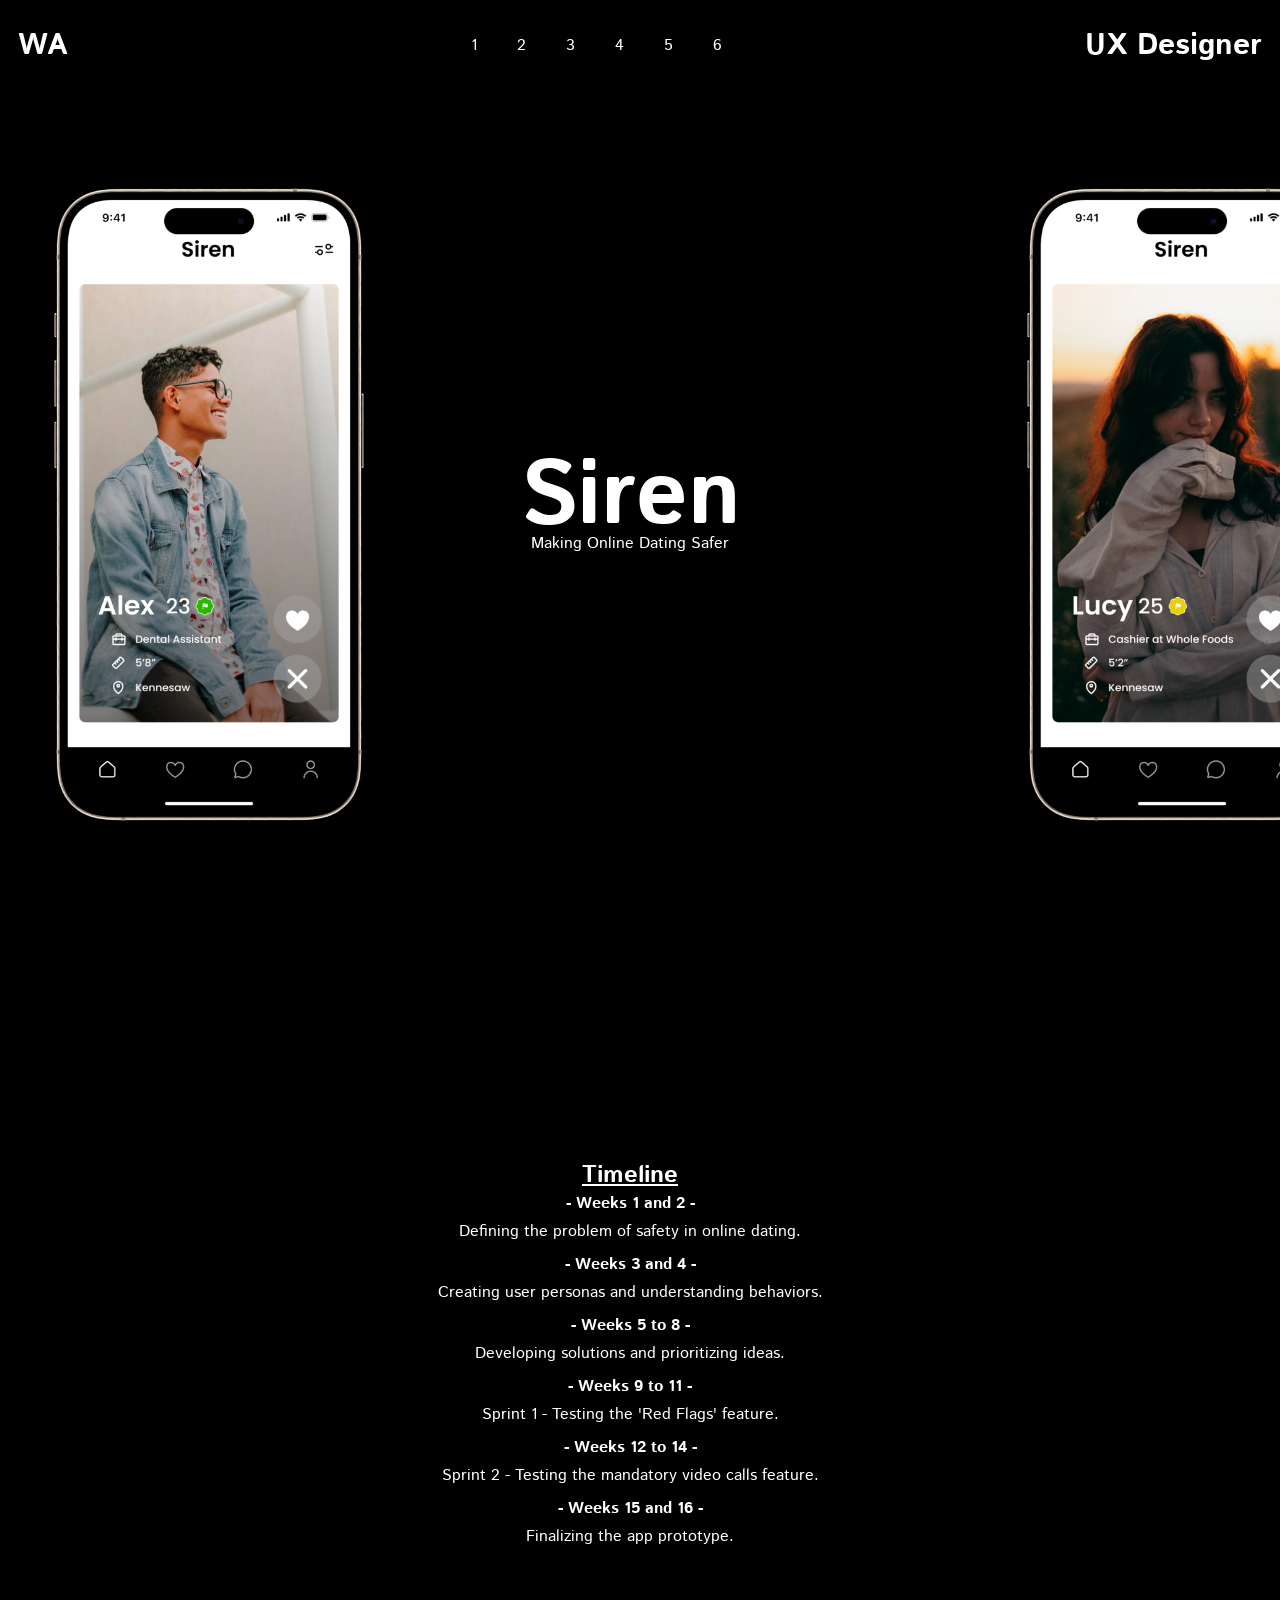
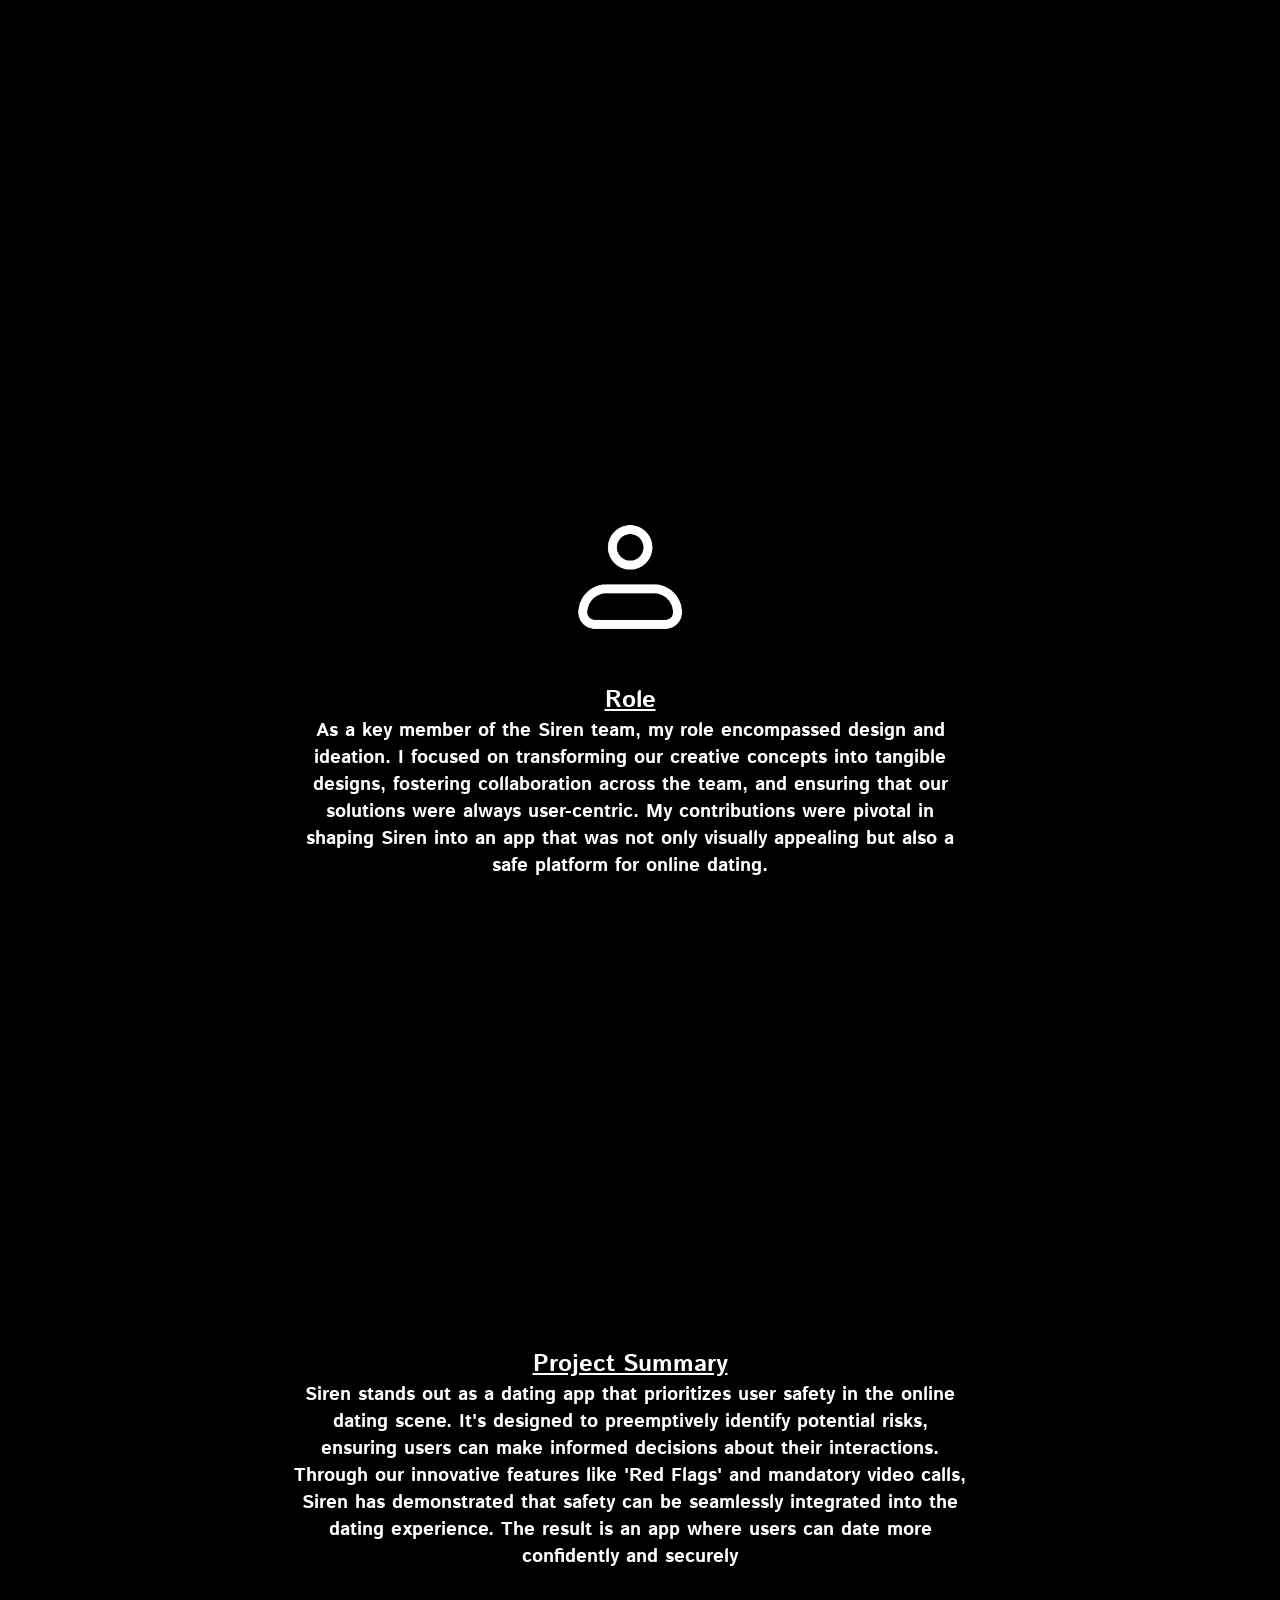
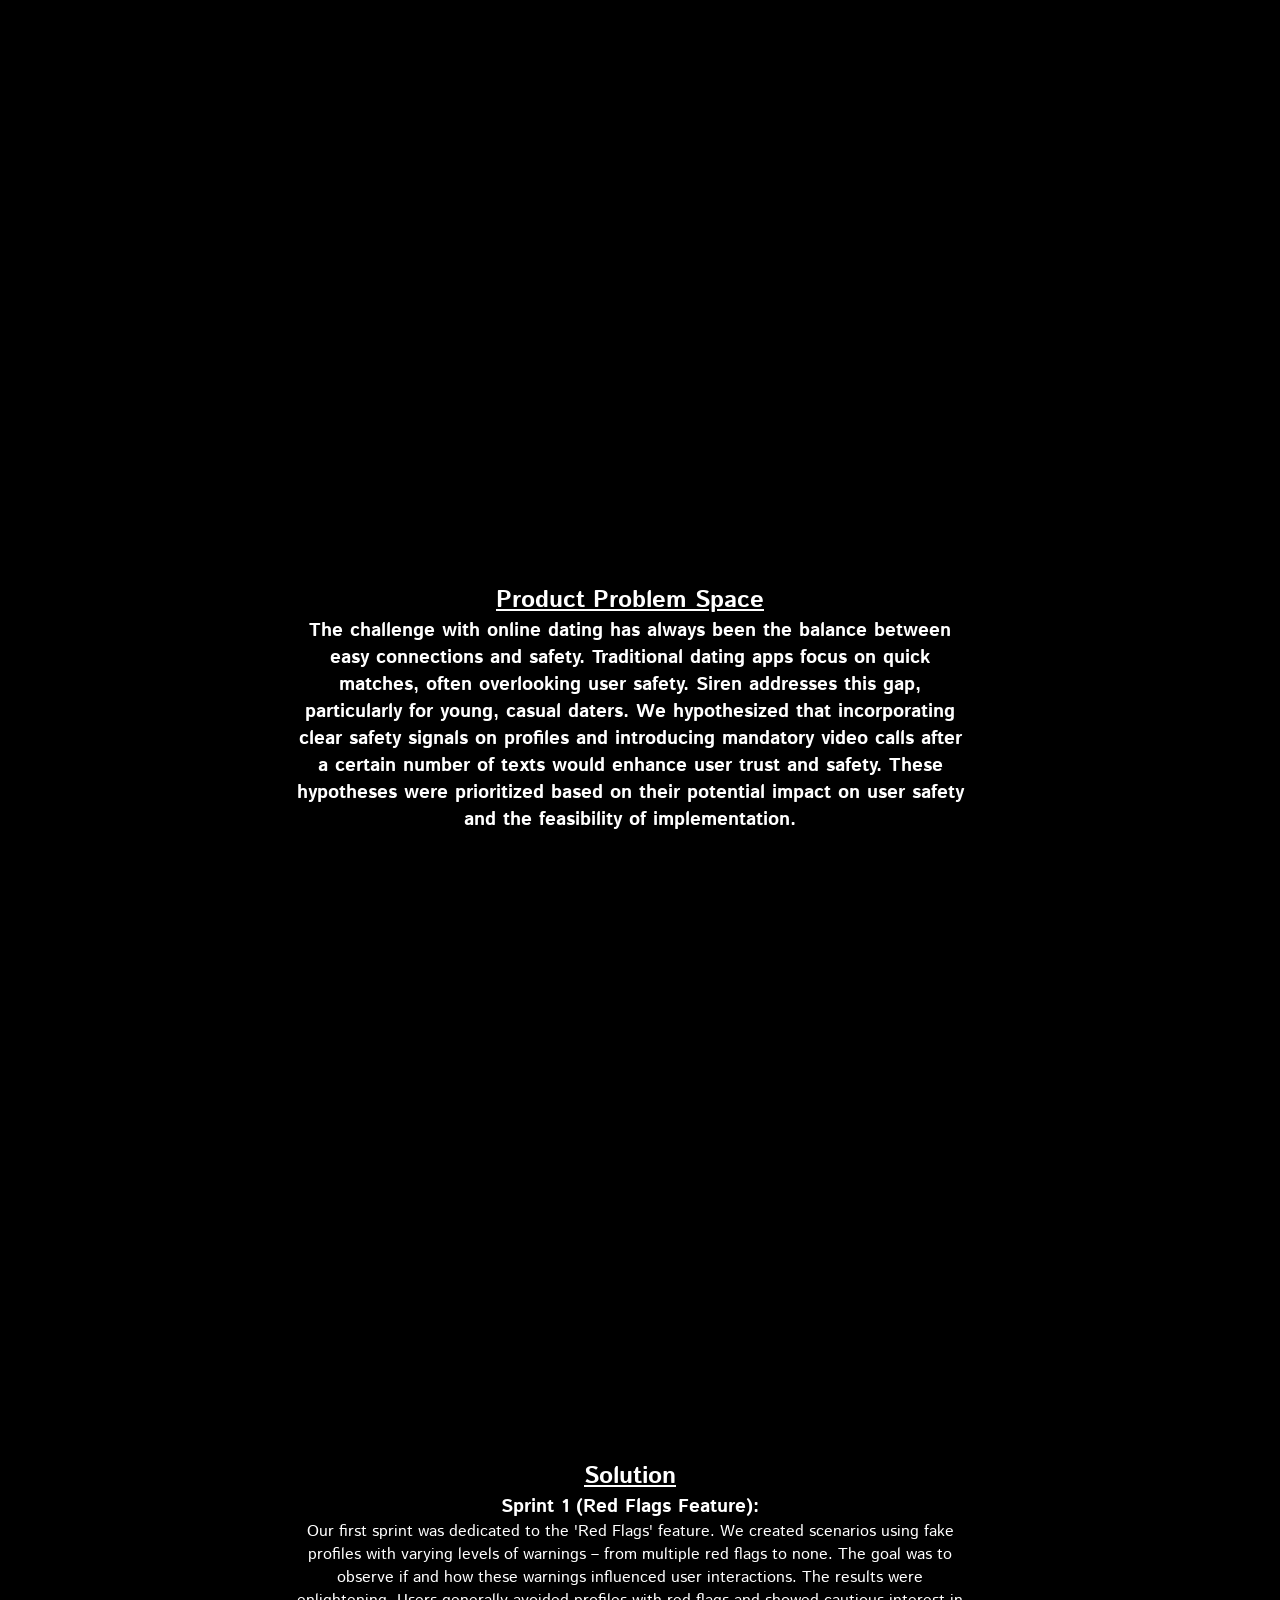
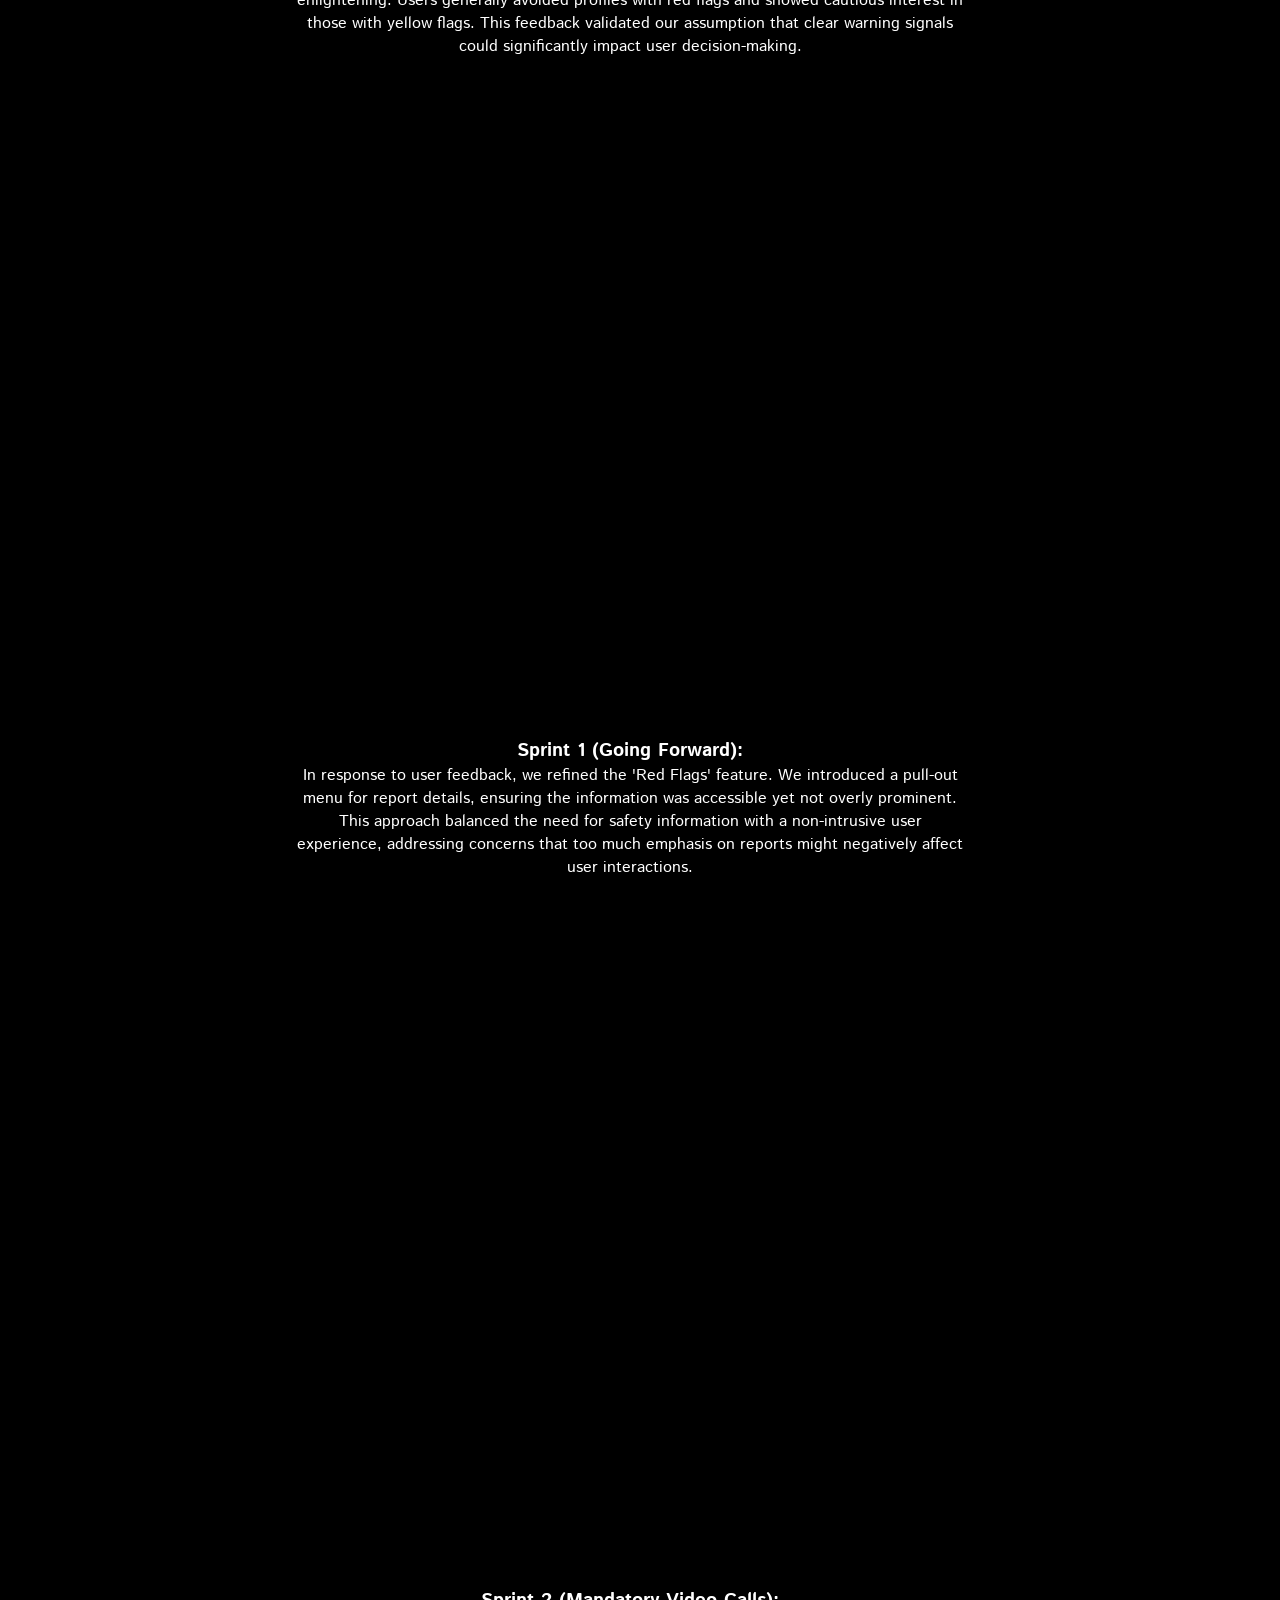
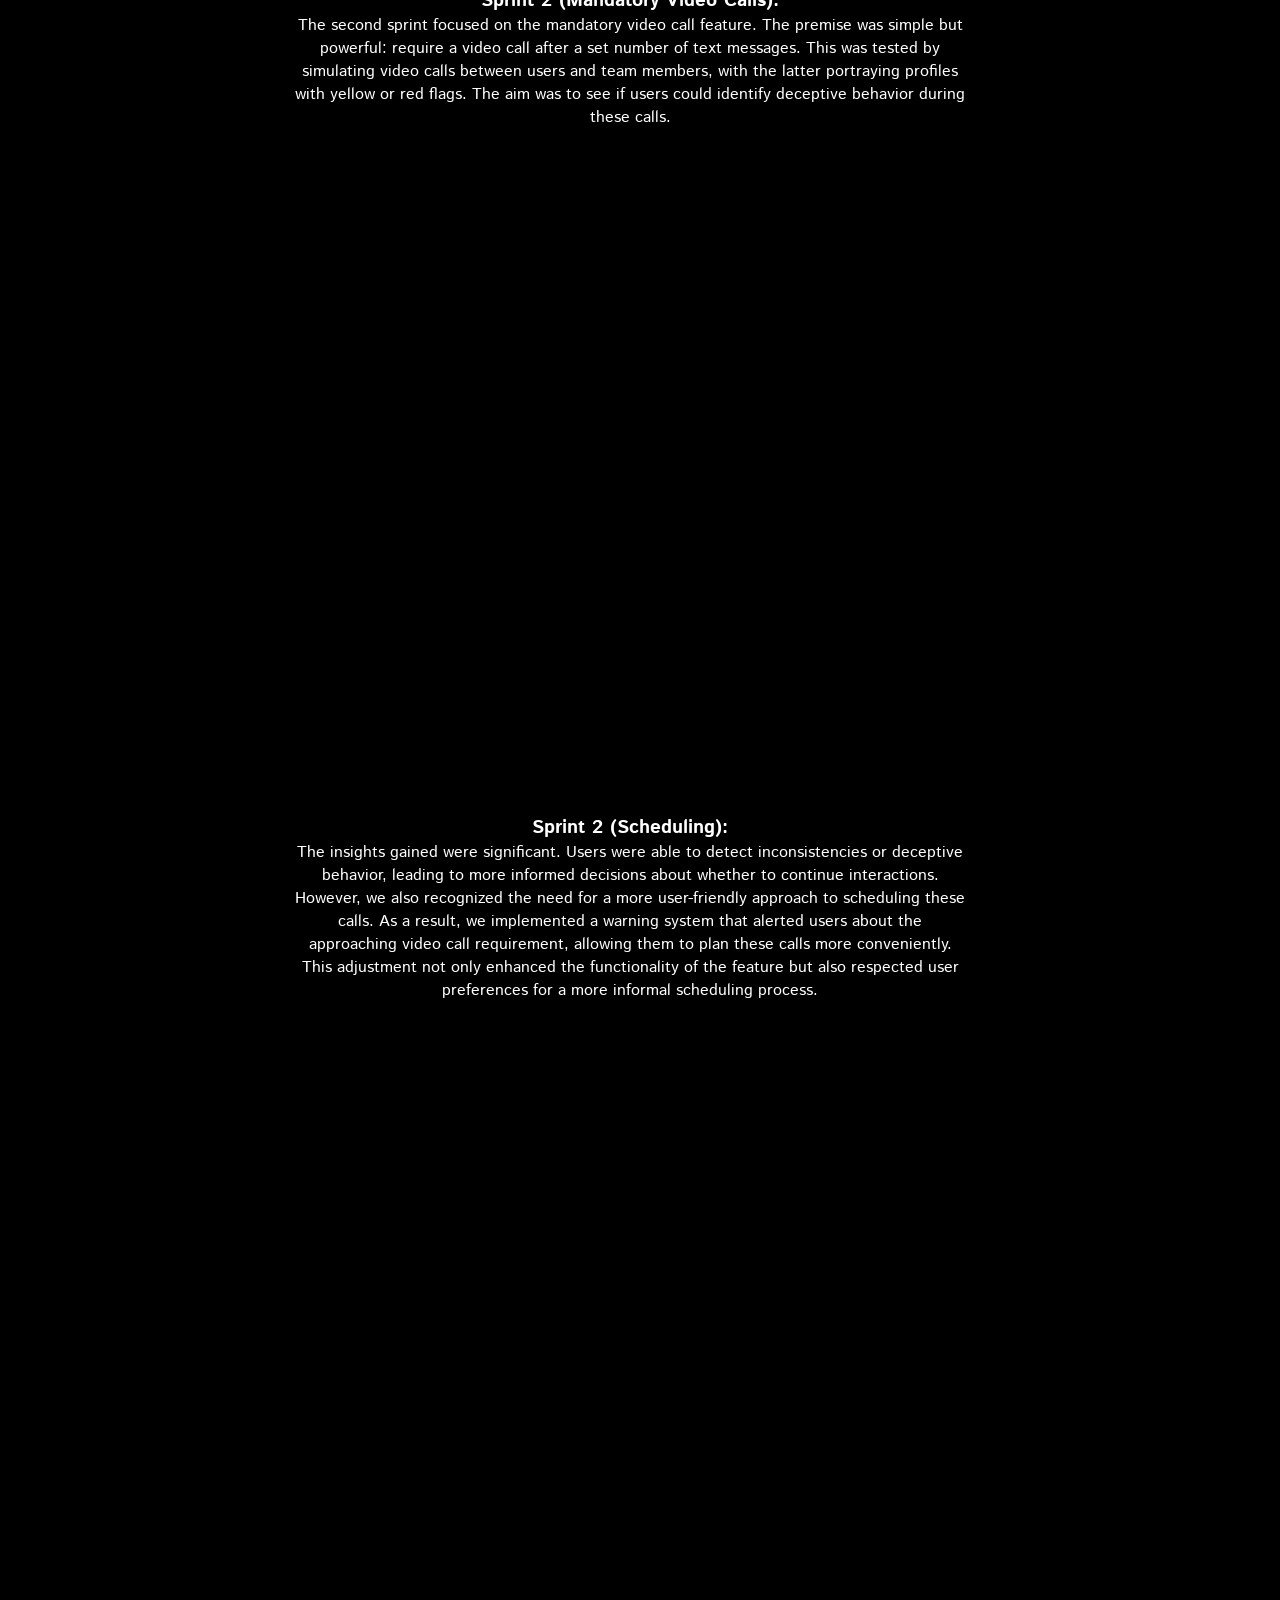
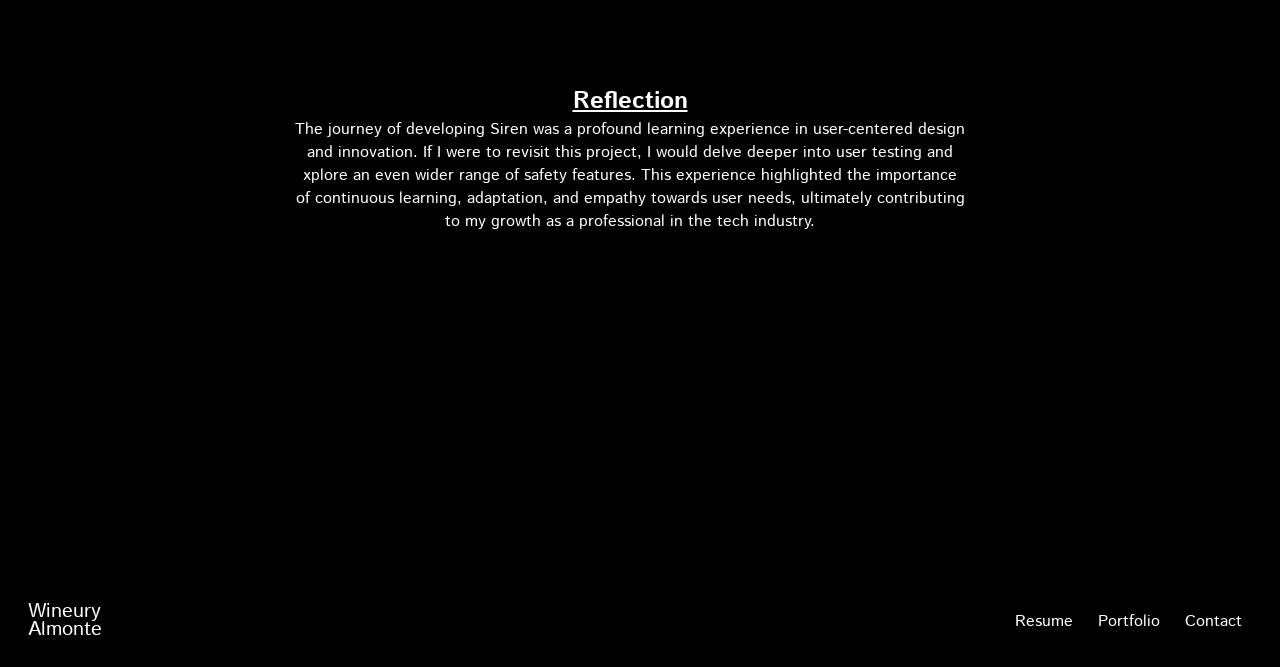
==== index.html @ f00def08 "Rename home.html to index.html" ====
<!DOCTYPE html>
<html>
<head>
    <title>Siren</title>
    <link rel="stylesheet" type="text/css" href="style.css">
</head>
<body>
    <header>
        <nav id="navbar">
            <div id="name">WA</div>
            <ul id="nav-links">
                <li><a href="#section1">1</a></li>
                <li><a href="#section2">2</a></li>
                <li><a href="#section3">3</a></li>
                <li><a href="#section4">4</a></li>
                <li><a href="#section5">5</a></li>
                <li><a href="#section6">6</a></li>
            </ul>
            <div id="job-title">UX Designer</div>
        </nav>
    </header>

<!-- -------------------section seperation------------------- -->
<section id="section1">
    <div class="content-container">
        <div class="image-content-left">
            <img src="img/iPhone 15 Pro Portrait Mockup 4.png" alt="Left App Mockup" />
            <!-- Replace with the actual path to the left image -->
        </div>
        <div class="text-content">
            <h2>Siren</h2>
            <p>Making Online Dating Safer</p>
        </div>
        <div class="image-content-right">
            <img src="img/iPhone 15 Pro Portrait Mockup 1.png" alt="Right App Mockup" />
            <!-- Replace with the actual path to the right image -->
        </div>
    </div>
</section>
<!-- -------------------section seperation------------------- -->
    <section id="section2">
        <div class="content-container">
            <div class="text-content">
        <h2>Timeline</h2>

        <ul class="timeline">
            <li><strong>- Weeks 1 and 2 -</strong> Defining the problem of safety in online dating.</li>
            <li><strong>- Weeks 3 and 4 -</strong> Creating user personas and understanding behaviors.</li>
            <li><strong>- Weeks 5 to 8 -</strong> Developing solutions and prioritizing ideas.</li>
            <li><strong>- Weeks 9 to 11 -</strong> Sprint 1 - Testing the 'Red Flags' feature.</li>
            <li><strong>- Weeks 12 to 14 -</strong> Sprint 2 - Testing the mandatory video calls feature.</li>
            <li><strong>- Weeks 15 and 16 -</strong> Finalizing the app prototype.</li>
        </ul>
    </div>
        <div class="image-content">
        <!-- Interactive images for Section 1 -->
    </div>
    </section>
<!-- -------------------section seperation------------------- -->
    <section id="section3">
        <div class="content-container">
            <div class="text-content">
                <div class="image-header">
                <img src="img/iconamoon_profile.png" alt="Right App Mockup" />
                </div>
        <h2>Role</h2>
        <p><strong id="bigger">As a key member of the Siren team, my role encompassed
             design and ideation. I focused on transforming our 
             creative concepts into tangible designs, fostering 
             collaboration across the team, and ensuring that our 
             solutions were always user-centric. My contributions 
             were pivotal in shaping Siren into an app that was 
             not only visually appealing but also a safe 
             platform for online dating.</strong></p>
            </div>
            <div class="image-content">
                <!-- Interactive images for Section 1 -->
            </div>
    </section>

<!-- -------------------section seperation------------------- -->
    <section id="section4">
        <div class="content-container">
            <div class="text-content">
        <h2>Project Summary</h2>
        <p><strong id=bigger>Siren stands out as a dating app that 
            prioritizes user safety in the online dating scene. 
            It's designed to preemptively identify potential risks, 
            ensuring users can make informed decisions about their interactions. 
            Through our innovative features like 'Red Flags' and mandatory video 
            calls, Siren has demonstrated that safety can be seamlessly 
            integrated into the dating experience. The result is an app 
            where users can date more confidently and securely</strong>
        </div>
        <div class="image-content">
            <!-- Interactive images for Section 1 -->
        </div>

        </p>
    </section>
<!-- -------------------section seperation------------------- -->
    <section id="section5">
        <div class="content-container">
            <div class="text-content">
        <h2>Product Problem Space</h2>
        <p><strong id=bigger>The challenge with online 
            dating has always been the balance between easy 
            connections and safety. Traditional dating apps focus on 
            quick matches, often overlooking user safety. Siren addresses 
            this gap, particularly for young, casual daters. We hypothesized 
            that incorporating clear safety signals on profiles and introducing 
            mandatory video calls after a certain number of texts would enhance 
            user trust and safety. These hypotheses were prioritized based 
            on their potential impact on user safety and the feasibility 
            of implementation.</strong></p>
        </div>
        <div class="image-content">
            <!-- Interactive images for Section 1 -->
        </div>
    </section>
<!-- -------------------section seperation------------------- -->
    <section id="section6">
        <div class="content-container">
            <div class="text-content">
        <h2>Solution</h2>

        <p><strong id='bigger'>Sprint 1 (Red Flags Feature):</br></strong>
            Our first sprint was dedicated to the 'Red Flags' feature. 
            We created scenarios using fake profiles with varying 
            levels of warnings – from multiple red flags to none. 
            The goal was to observe if and how these warnings 
            influenced user interactions. The results were enlightening. 
            Users generally avoided profiles with red flags and showed 
            cautious interest in those with yellow flags. This 
            feedback validated our assumption that clear warning 
            signals could significantly impact user decision-making.</p>
        </div>
        <div class="image-content">
            <!-- Interactive images for Section 1 -->
        </div>
    </section>

<!-- -------------------section seperation------------------- -->
    <section id="section7">
        <div class="content-container">
            <div class="text-content">
        <p><strong id='bigger'>Sprint 1 (Going Forward):</br></strong>
            In response to user feedback, we refined the 'Red Flags' feature. 
            We introduced a pull-out menu for report details, ensuring the 
            information was accessible yet not overly prominent. This approach 
            balanced the need for safety information with a non-intrusive user 
            experience, addressing concerns that too much emphasis on reports might 
            negatively affect user interactions.</p>
        </div>
        <div class="image-content">
            <!-- Interactive images for Section 1 -->
        </div>
    </section>
<!-- -------------------section seperation------------------- -->
    <section id="section8">
        <div class="content-container">
            <div class="text-content">

        <p><strong id='bigger'>Sprint 2 (Mandatory Video Calls):</br></strong>
            The second sprint focused on the mandatory video call feature. 
            The premise was simple but powerful: require a video call 
            after a set number of text messages. This was tested by 
            simulating video calls between users and team members, 
            with the latter portraying profiles with yellow or red flags. 
            The aim was to see if users could identify deceptive behavior 
            during these calls.</p>
    </div>
    <div class="image-content">
        <!-- Interactive images for Section 1 -->
    </div>
    </section>

    <!-- -------------------section seperation------------------- -->
    <section id="section9">
        <div class="content-container">
            <div class="text-content">
        <p><strong id='bigger'>Sprint 2 (Scheduling):</br></strong>
            The insights gained were significant. Users were able 
            to detect inconsistencies or deceptive behavior, 
            leading to more informed decisions about whether 
            to continue interactions. However, we also recognized 
            the need for a more user-friendly approach to 
            scheduling these calls. As a result, we implemented 
            a warning system that alerted users about the approaching 
            video call requirement, allowing them to plan these calls 
            more conveniently. This adjustment not only enhanced the 
            functionality of the feature but also respected user 
            preferences for a more informal scheduling process.</p>
    </div>
    <div class="image-content">
        <!-- Interactive images for Section 1 -->
    </div>
    </section>

    <section id="section9">
        <div class="content-container">
            <div class="text-content">
        <h2>Reflection</h2>
        <p>The journey of developing Siren was a profound learning experience 
            in user-centered design and innovation. 
            If I were to revisit this project, 
            I would delve deeper into user testing and 
            xplore an even wider range of safety features. 
            This experience highlighted the importance of continuous 
            learning, adaptation, and empathy towards user needs, 
            ultimately contributing to my growth as a professional 
            in the tech industry.</p>
    </div>
    <div class="image-content">
        <!-- Interactive images for Section 1 -->
    </div>
    </section>
    <script type="text/javascript" src="script.js"></script>
</body>

<footer>
    <div id="footer-name">Wineury </br>Almonte</div>
    <div id="footer-links">
        <a href="path_to_resume">Resume</a>
        <a href="path_to_portfolio">Portfolio</a>
        <a href="path_to_contact">Contact</a>
    </div>
</footer>


</html>
---- style.css ----
@import url('https://fonts.googleapis.com/css2?family=Inter:wght@400;700&family=Istok+Web:wght@400;700&display=swap');

.content-container {
    display: flex;
    justify-content: space-between;
    align-items: center;
    height: 90vh;
    padding: 10px;
}

.text-content {
    max-width: 100%; /* Adjust the width as needed */
    margin-right: 20px; /* Spacing between text and image */
    text-align: center; /* Center-align the text within text-content */
    display: flex;
    flex-direction: column;
    justify-content: center; /* Vertically center the content within text-content */
    padding-left: 20vw;
    padding-right: 20vw;
}

.image-content {
    max-width: 50%; /* Adjust the width as needed */
    /* Add styles for images here */
}

::-webkit-scrollbar-track {
    background: rgb(0, 0, 0); /* White track */
}

/* Styling the scrollbar handle */
::-webkit-scrollbar-thumb {
    background: white; /* Black handle */
    border-radius: 10px; /* Optional: round corners for the handle */
}

/* Styling the scrollbar width */
::-webkit-scrollbar {
    width: 10px; /* Width of the scrollbar */
}




body {
    background-color: black;
    color: white;
    font-family:'Istok Web', sans-serif; /* Including Istok Web as a fallback */
}

#name, #job-title {
    font-weight: bold; /* Makes the text bold */
    font-size: 30px; /* Increases the size of the text */
}


#navbar {
    display: flex;
    justify-content: space-between;
    align-items: center;
    padding: 10px;
}

#navbar div, #navbar ul {

    display: flex;
    align-items: center;
    justify-content: center;
}

#nav-links {
    list-style-type: none;
    display: flex;
    justify-content: center;
}

#nav-links li {
    margin: 0 10px;
}

#nav-links a {
    text-decoration: none;
    color: white;
    position: relative;
    padding: 0 10px; /* Add padding for the lines */
}

#nav-links a::before, #nav-links a::after {
    content: '';
    position: absolute;
    background-color: white;
    width: 2px; /* Width of the line */
    height: 0; /* Start with no height */
    top: 50%; /* Position at the center */
    opacity: 0; /* Start invisible */
    transition: height 0.5s ease-in-out, opacity 0.5s ease-in-out; /* Transition for height and opacity */
}

#nav-links a::before {
    left: 0;
    top: 0
    
}

#nav-links a::after {
    right: 0;
    top: 0
    
}

#nav-links a:hover::before, #nav-links a:hover::after {
    height: 100%; /* Full height on hover */
    opacity: 1; /* Fully visible on hover */
    top: 0; /* Align to top and bottom */
}

.image-content-left img, .image-content-right img {
    min-width: 200px; /* Minimum width of the image */
    min-height: 400px; /* Minimum height of the image */
    max-width: 100%; /* Ensures the image doesn’t exceed the container’s width */
    height: auto; /* Maintains aspect ratio */
    flex: 1;
    margin: 0 10px;
    background: transparent;
}

.image-content-left img {
    margin-left: 100px;
}

.image-content-right img {
    margin-right: 100px;
}



section {
    display: flex;
    flex-direction: column; /* Stack the items vertically */
    justify-content: center; /* Vertically center the content */
    align-items: center; /* Horizontally center the content */
    height: 90vh; /* Make each section take the full viewport height */
    text-align: center; /* Center-align the text inside the section */
    padding: 20px; /* Add some padding for better spacing */
}

#section1 h2, section p, section ul {
    margin: -30px 0; /* Add vertical spacing between elements */
}

section h2, section p, section ul {
    margin: 0px 0; /* Add vertical spacing between elements */
}
/* Specific styles for individual sections or elements can be added as needed */

#section1 h2 {
    font-size: 10vh;
}

.timeline {
    list-style: none; /* Removes default list styling */
    padding: 0; /* Removes default padding */
}

.timeline li {
    margin-bottom: 10px; /* Adds space between list items */
}

.timeline strong {
    display: block; /* Makes the bold part appear on a new line */
    margin-bottom: 5px; /* Optional: adds a little space between the date and description */
}

section h2 {
    text-decoration: underline;
}

#section1 h2 {
    text-decoration: none;
}
#bigger {
    font-size: larger;
}

footer {
    display: flex;
    justify-content: space-between;
    align-items: center;
    padding: 20px;
    background-color: #000000; /* or any color of your choice */
    color: white;
}

#footer-name {
    font-size: 20px;
    transition: transform 0.3s ease-in-out;
    line-height: 90%;
}

#footer-name:hover {
    transform: scale(1.1); /* Scales up the name on hover */
}

#footer-links a {
    margin: 0 10px;
    color: white;
    text-decoration: none;
    transition: color 0.3s ease-in-out;
}

#name {
    transition: color 0.3s ease-in-out;
}

#footer-links a:hover, #name:hover {
    color: #aaa; /* Changes color on hover */
}

.image-content-left img, .image-content-right img {
    background: transparent; /* Ensures no background color */
    /* other styles... */
}

.text-content .image-header {
    scale: .3;
    margin-bottom: -15vh;
}
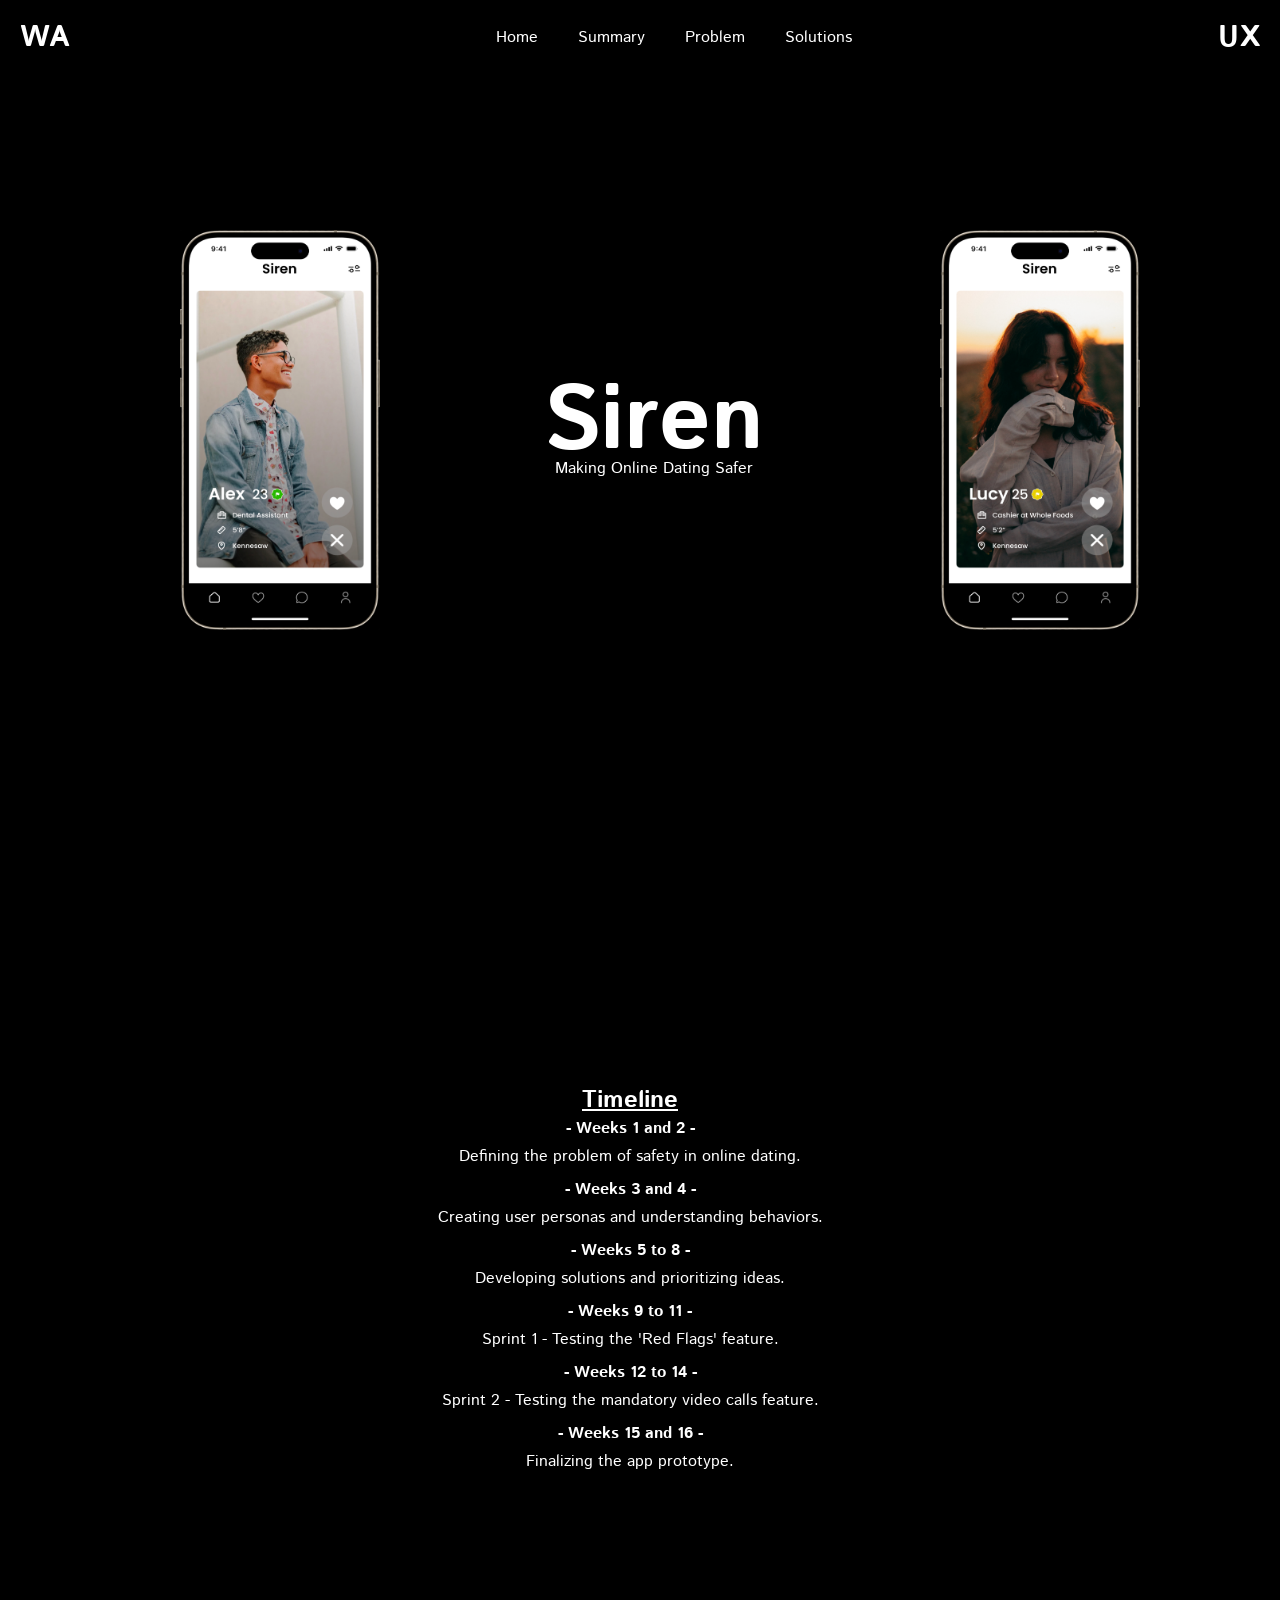
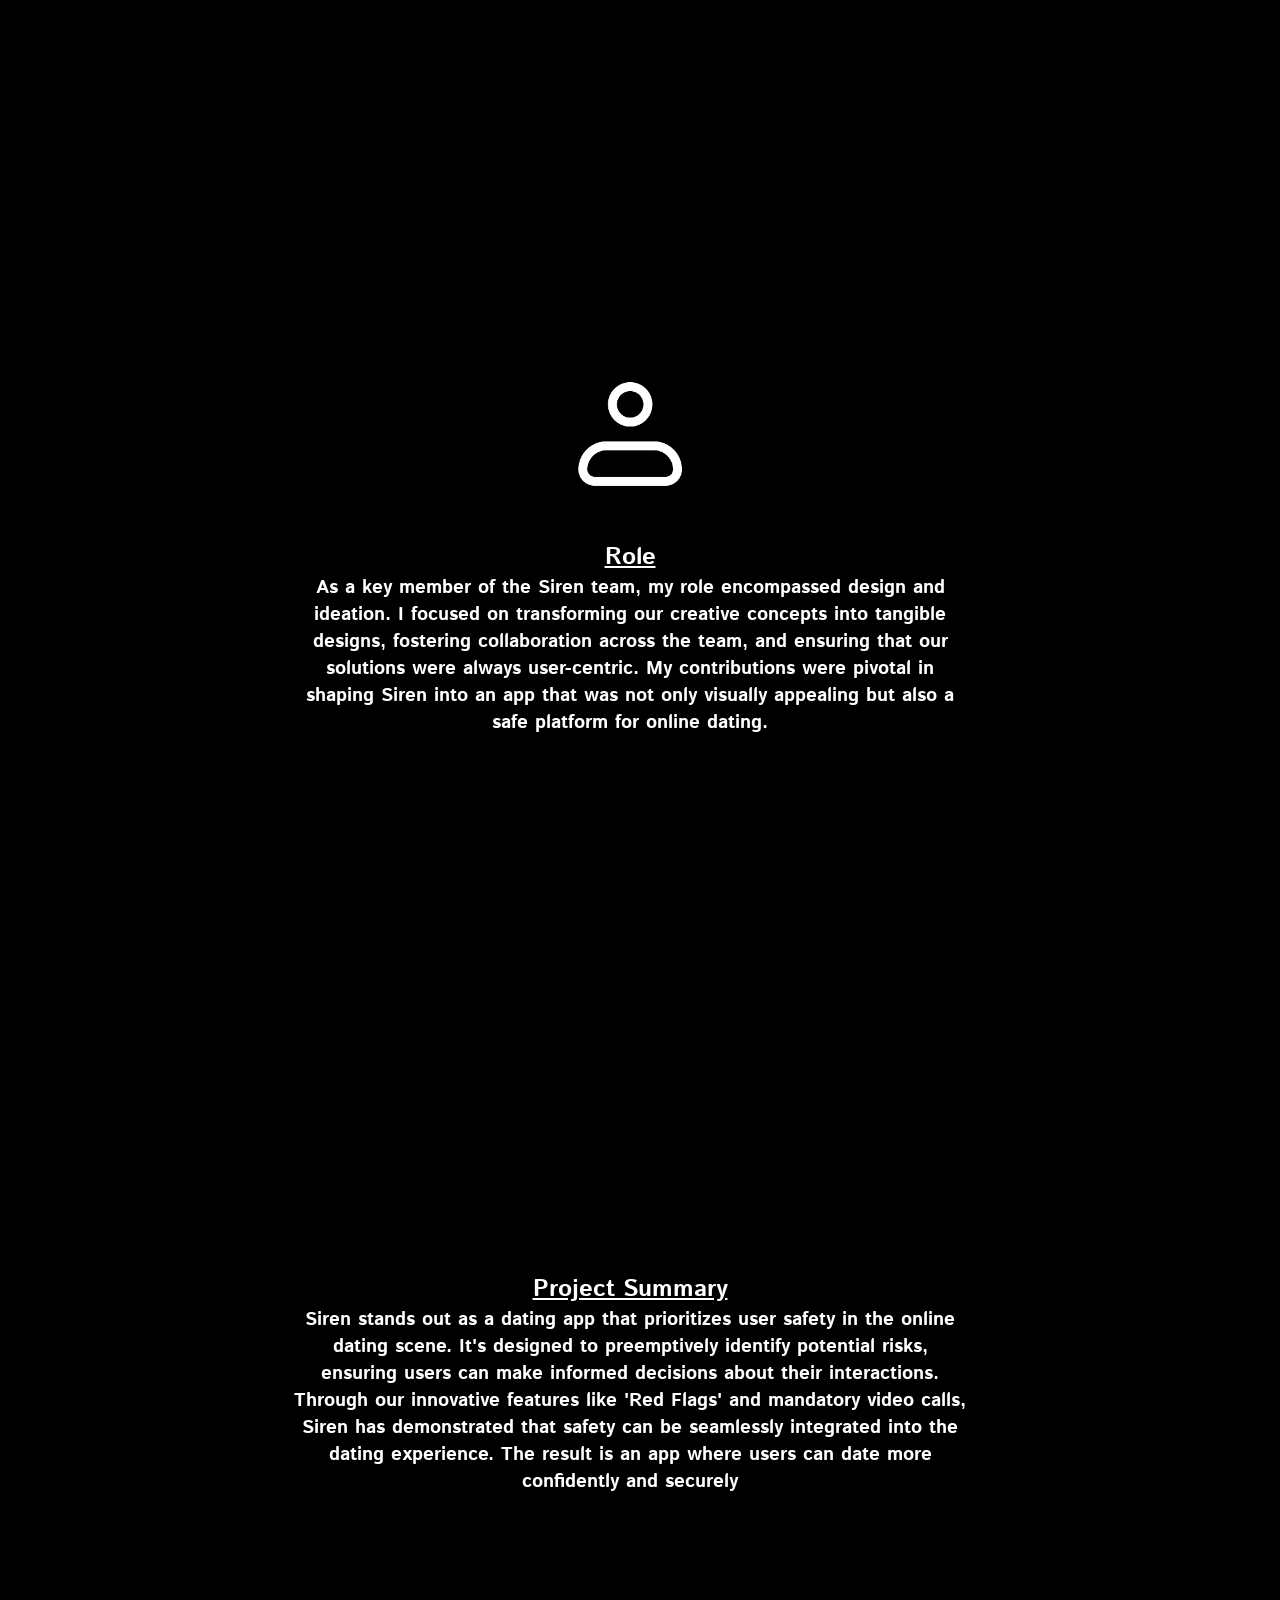
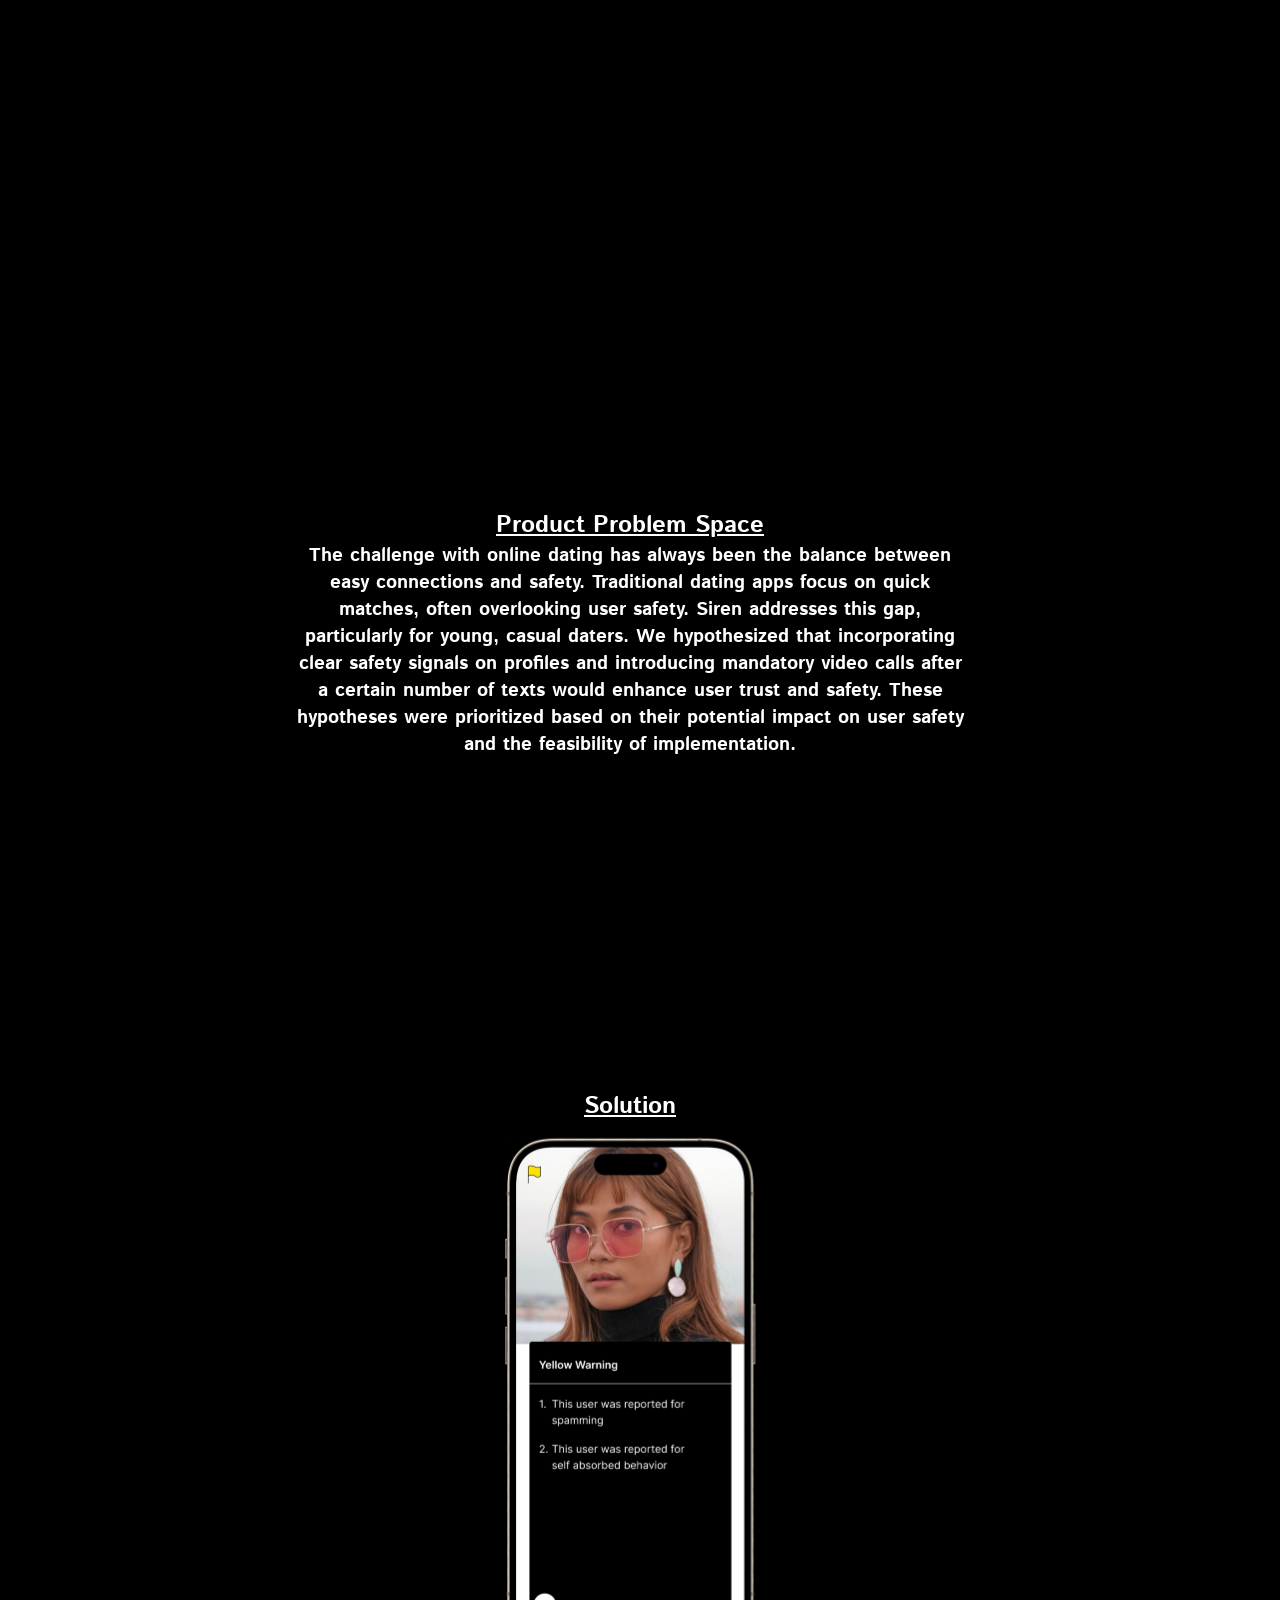
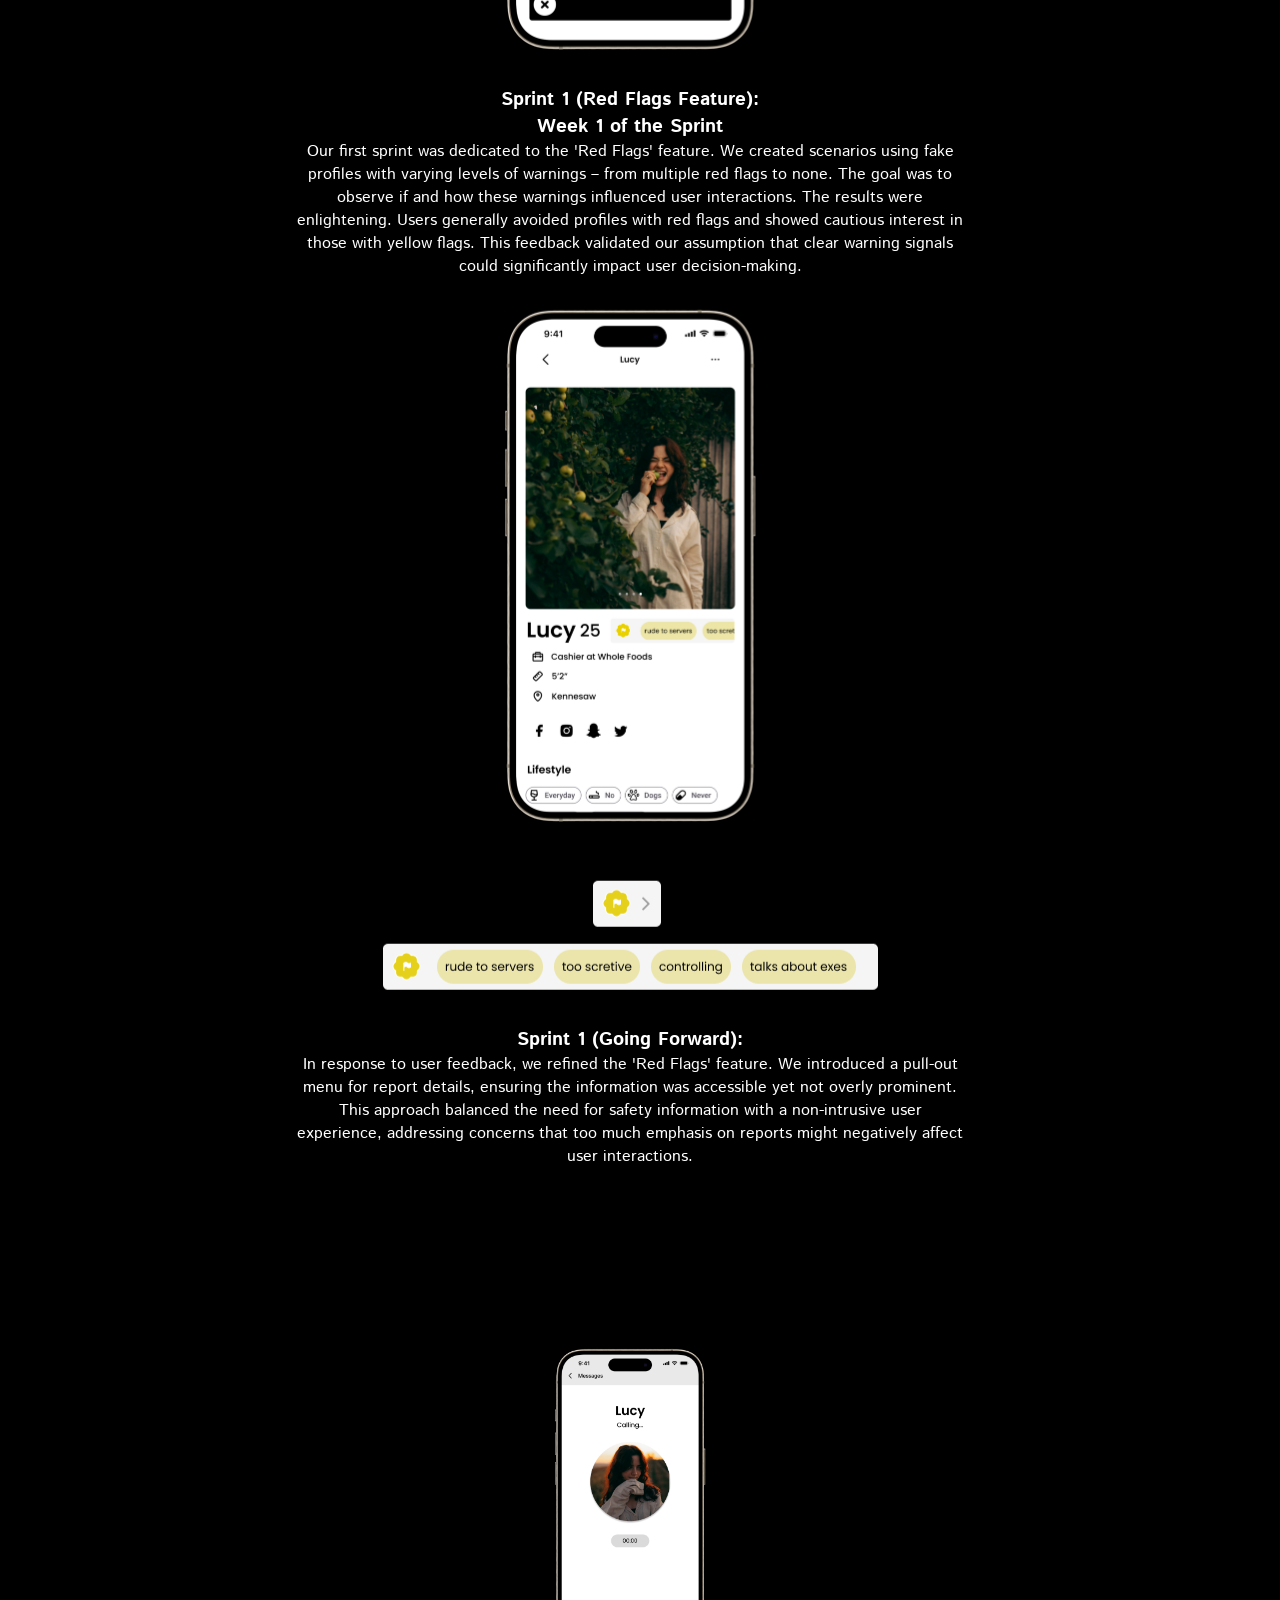
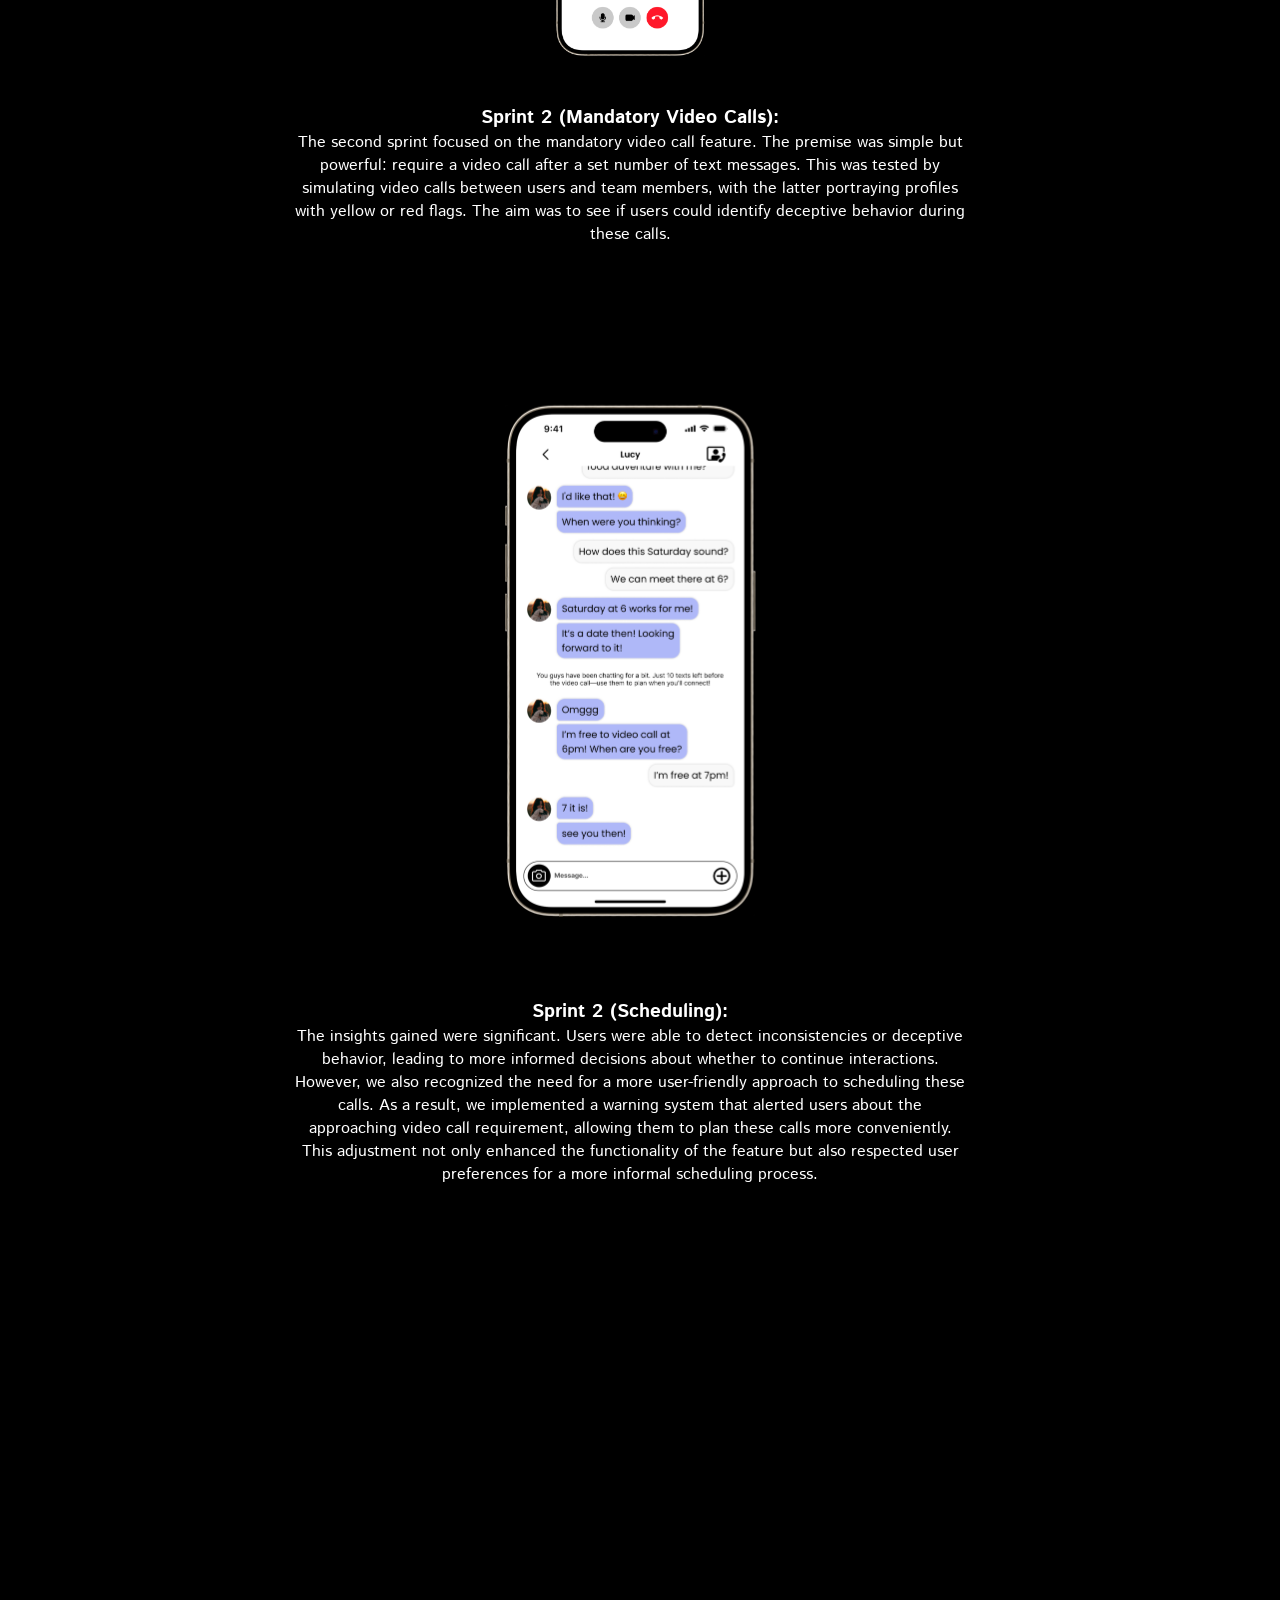
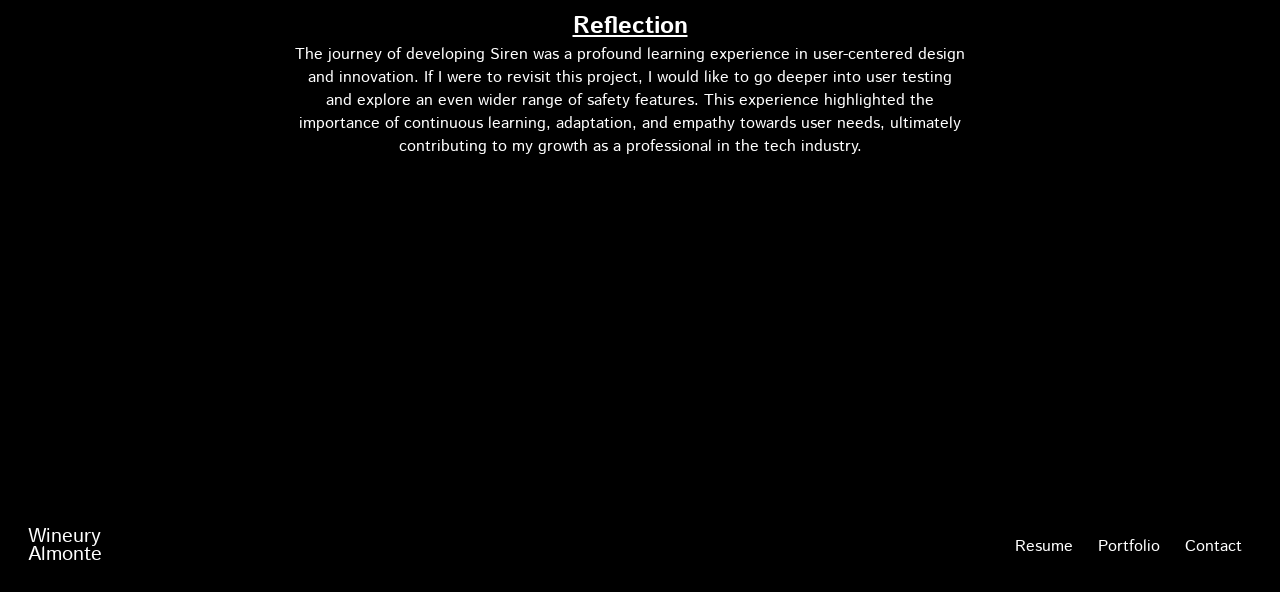
==== commit a779a7f2: "Add files via upload" ====
--- a/index.html
+++ b/index.html
@@ -1,231 +1,244 @@
-<!DOCTYPE html>
-<html>
-<head>
-    <title>Siren</title>
-    <link rel="stylesheet" type="text/css" href="style.css">
-</head>
-<body>
-    <header>
-        <nav id="navbar">
-            <div id="name">WA</div>
-            <ul id="nav-links">
-                <li><a href="#section1">1</a></li>
-                <li><a href="#section2">2</a></li>
-                <li><a href="#section3">3</a></li>
-                <li><a href="#section4">4</a></li>
-                <li><a href="#section5">5</a></li>
-                <li><a href="#section6">6</a></li>
-            </ul>
-            <div id="job-title">UX Designer</div>
-        </nav>
-    </header>
-
-<!-- -------------------section seperation------------------- -->
-<section id="section1">
-    <div class="content-container">
-        <div class="image-content-left">
-            <img src="img/iPhone 15 Pro Portrait Mockup 4.png" alt="Left App Mockup" />
-            <!-- Replace with the actual path to the left image -->
-        </div>
-        <div class="text-content">
-            <h2>Siren</h2>
-            <p>Making Online Dating Safer</p>
-        </div>
-        <div class="image-content-right">
-            <img src="img/iPhone 15 Pro Portrait Mockup 1.png" alt="Right App Mockup" />
-            <!-- Replace with the actual path to the right image -->
-        </div>
-    </div>
-</section>
-<!-- -------------------section seperation------------------- -->
-    <section id="section2">
-        <div class="content-container">
-            <div class="text-content">
-        <h2>Timeline</h2>
-
-        <ul class="timeline">
-            <li><strong>- Weeks 1 and 2 -</strong> Defining the problem of safety in online dating.</li>
-            <li><strong>- Weeks 3 and 4 -</strong> Creating user personas and understanding behaviors.</li>
-            <li><strong>- Weeks 5 to 8 -</strong> Developing solutions and prioritizing ideas.</li>
-            <li><strong>- Weeks 9 to 11 -</strong> Sprint 1 - Testing the 'Red Flags' feature.</li>
-            <li><strong>- Weeks 12 to 14 -</strong> Sprint 2 - Testing the mandatory video calls feature.</li>
-            <li><strong>- Weeks 15 and 16 -</strong> Finalizing the app prototype.</li>
-        </ul>
-    </div>
-        <div class="image-content">
-        <!-- Interactive images for Section 1 -->
-    </div>
-    </section>
-<!-- -------------------section seperation------------------- -->
-    <section id="section3">
-        <div class="content-container">
-            <div class="text-content">
-                <div class="image-header">
-                <img src="img/iconamoon_profile.png" alt="Right App Mockup" />
-                </div>
-        <h2>Role</h2>
-        <p><strong id="bigger">As a key member of the Siren team, my role encompassed
-             design and ideation. I focused on transforming our 
-             creative concepts into tangible designs, fostering 
-             collaboration across the team, and ensuring that our 
-             solutions were always user-centric. My contributions 
-             were pivotal in shaping Siren into an app that was 
-             not only visually appealing but also a safe 
-             platform for online dating.</strong></p>
-            </div>
-            <div class="image-content">
-                <!-- Interactive images for Section 1 -->
-            </div>
-    </section>
-
-<!-- -------------------section seperation------------------- -->
-    <section id="section4">
-        <div class="content-container">
-            <div class="text-content">
-        <h2>Project Summary</h2>
-        <p><strong id=bigger>Siren stands out as a dating app that 
-            prioritizes user safety in the online dating scene. 
-            It's designed to preemptively identify potential risks, 
-            ensuring users can make informed decisions about their interactions. 
-            Through our innovative features like 'Red Flags' and mandatory video 
-            calls, Siren has demonstrated that safety can be seamlessly 
-            integrated into the dating experience. The result is an app 
-            where users can date more confidently and securely</strong>
-        </div>
-        <div class="image-content">
-            <!-- Interactive images for Section 1 -->
-        </div>
-
-        </p>
-    </section>
-<!-- -------------------section seperation------------------- -->
-    <section id="section5">
-        <div class="content-container">
-            <div class="text-content">
-        <h2>Product Problem Space</h2>
-        <p><strong id=bigger>The challenge with online 
-            dating has always been the balance between easy 
-            connections and safety. Traditional dating apps focus on 
-            quick matches, often overlooking user safety. Siren addresses 
-            this gap, particularly for young, casual daters. We hypothesized 
-            that incorporating clear safety signals on profiles and introducing 
-            mandatory video calls after a certain number of texts would enhance 
-            user trust and safety. These hypotheses were prioritized based 
-            on their potential impact on user safety and the feasibility 
-            of implementation.</strong></p>
-        </div>
-        <div class="image-content">
-            <!-- Interactive images for Section 1 -->
-        </div>
-    </section>
-<!-- -------------------section seperation------------------- -->
-    <section id="section6">
-        <div class="content-container">
-            <div class="text-content">
-        <h2>Solution</h2>
-
-        <p><strong id='bigger'>Sprint 1 (Red Flags Feature):</br></strong>
-            Our first sprint was dedicated to the 'Red Flags' feature. 
-            We created scenarios using fake profiles with varying 
-            levels of warnings – from multiple red flags to none. 
-            The goal was to observe if and how these warnings 
-            influenced user interactions. The results were enlightening. 
-            Users generally avoided profiles with red flags and showed 
-            cautious interest in those with yellow flags. This 
-            feedback validated our assumption that clear warning 
-            signals could significantly impact user decision-making.</p>
-        </div>
-        <div class="image-content">
-            <!-- Interactive images for Section 1 -->
-        </div>
-    </section>
-
-<!-- -------------------section seperation------------------- -->
-    <section id="section7">
-        <div class="content-container">
-            <div class="text-content">
-        <p><strong id='bigger'>Sprint 1 (Going Forward):</br></strong>
-            In response to user feedback, we refined the 'Red Flags' feature. 
-            We introduced a pull-out menu for report details, ensuring the 
-            information was accessible yet not overly prominent. This approach 
-            balanced the need for safety information with a non-intrusive user 
-            experience, addressing concerns that too much emphasis on reports might 
-            negatively affect user interactions.</p>
-        </div>
-        <div class="image-content">
-            <!-- Interactive images for Section 1 -->
-        </div>
-    </section>
-<!-- -------------------section seperation------------------- -->
-    <section id="section8">
-        <div class="content-container">
-            <div class="text-content">
-
-        <p><strong id='bigger'>Sprint 2 (Mandatory Video Calls):</br></strong>
-            The second sprint focused on the mandatory video call feature. 
-            The premise was simple but powerful: require a video call 
-            after a set number of text messages. This was tested by 
-            simulating video calls between users and team members, 
-            with the latter portraying profiles with yellow or red flags. 
-            The aim was to see if users could identify deceptive behavior 
-            during these calls.</p>
-    </div>
-    <div class="image-content">
-        <!-- Interactive images for Section 1 -->
-    </div>
-    </section>
-
-    <!-- -------------------section seperation------------------- -->
-    <section id="section9">
-        <div class="content-container">
-            <div class="text-content">
-        <p><strong id='bigger'>Sprint 2 (Scheduling):</br></strong>
-            The insights gained were significant. Users were able 
-            to detect inconsistencies or deceptive behavior, 
-            leading to more informed decisions about whether 
-            to continue interactions. However, we also recognized 
-            the need for a more user-friendly approach to 
-            scheduling these calls. As a result, we implemented 
-            a warning system that alerted users about the approaching 
-            video call requirement, allowing them to plan these calls 
-            more conveniently. This adjustment not only enhanced the 
-            functionality of the feature but also respected user 
-            preferences for a more informal scheduling process.</p>
-    </div>
-    <div class="image-content">
-        <!-- Interactive images for Section 1 -->
-    </div>
-    </section>
-
-    <section id="section9">
-        <div class="content-container">
-            <div class="text-content">
-        <h2>Reflection</h2>
-        <p>The journey of developing Siren was a profound learning experience 
-            in user-centered design and innovation. 
-            If I were to revisit this project, 
-            I would delve deeper into user testing and 
-            xplore an even wider range of safety features. 
-            This experience highlighted the importance of continuous 
-            learning, adaptation, and empathy towards user needs, 
-            ultimately contributing to my growth as a professional 
-            in the tech industry.</p>
-    </div>
-    <div class="image-content">
-        <!-- Interactive images for Section 1 -->
-    </div>
-    </section>
-    <script type="text/javascript" src="script.js"></script>
-</body>
-
-<footer>
-    <div id="footer-name">Wineury </br>Almonte</div>
-    <div id="footer-links">
-        <a href="path_to_resume">Resume</a>
-        <a href="path_to_portfolio">Portfolio</a>
-        <a href="path_to_contact">Contact</a>
-    </div>
-</footer>
-
-
-</html>
+<!DOCTYPE html>
+<html>
+<head>
+    <title>Siren</title>
+    <link rel="stylesheet" type="text/css" href="style.css">
+</head>
+<body>
+    <header>
+        <nav id="navbar">
+            <div id="name">WA</div>
+            <ul id="nav-links">
+                <li><a href="#section1">Home</a></li>
+                <li><a href="#section4">Summary</a></li>
+                <li><a href="#section5">Problem</a></li>
+                <li><a href="#section6">Solutions</a></li>
+            </ul>
+            <div id="job-title">UX</div>
+        </nav>
+    </header>
+
+<!-- -------------------section seperation------------------- -->
+<section id="section1">
+    <div class="content-container">
+        <div class="image-content-left">
+            <img src="img/iPhone 15 Pro Portrait Mockup 4.png" alt="Left App Mockup" />
+            <!-- Replace with the actual path to the left image -->
+        </div>
+        <div class="text-content">
+            <h2>Siren</h2>
+            <p>Making Online Dating Safer</p>
+        </div>
+        <div class="image-content-right">
+            <img src="img/iPhone 15 Pro Portrait Mockup 1.png" alt="Right App Mockup" />
+            <!-- Replace with the actual path to the right image -->
+        </div>
+    </div>
+</section>
+<!-- -------------------section seperation------------------- -->
+    <section id="section2">
+        <div class="content-container">
+            <div class="text-content">
+        <h2>Timeline</h2>
+
+        <ul class="timeline">
+            <li><strong>- Weeks 1 and 2 -</strong> Defining the problem of safety in online dating.</li>
+            <li><strong>- Weeks 3 and 4 -</strong> Creating user personas and understanding behaviors.</li>
+            <li><strong>- Weeks 5 to 8 -</strong> Developing solutions and prioritizing ideas.</li>
+            <li><strong>- Weeks 9 to 11 -</strong> Sprint 1 - Testing the 'Red Flags' feature.</li>
+            <li><strong>- Weeks 12 to 14 -</strong> Sprint 2 - Testing the mandatory video calls feature.</li>
+            <li><strong>- Weeks 15 and 16 -</strong> Finalizing the app prototype.</li>
+        </ul>
+    </div>
+        <div class="image-content">
+        <!-- Interactive images for Section 1 -->
+    </div>
+    </section>
+<!-- -------------------section seperation------------------- -->
+    <section id="section3">
+        <div class="content-container">
+            <div class="text-content">
+                <div class="image-header">
+                <img src="img/iconamoon_profile.png" alt="icon/image"/>
+                </div>
+        <h2>Role</h2>
+        <p><strong id="bigger">As a key member of the Siren team, my role encompassed
+             design and ideation. I focused on transforming our 
+             creative concepts into tangible designs, fostering 
+             collaboration across the team, and ensuring that our 
+             solutions were always user-centric. My contributions 
+             were pivotal in shaping Siren into an app that was 
+             not only visually appealing but also a safe 
+             platform for online dating.</strong></p>
+            </div>
+            <div class="image-content">
+                <!-- Interactive images for Section 1 -->
+            </div>
+    </section>
+
+<!-- -------------------section seperation------------------- -->
+    <section id="section4">
+        <div class="content-container">
+            <div class="text-content">
+        <h2>Project Summary</h2>
+        <p><strong id=bigger>Siren stands out as a dating app that 
+            prioritizes user safety in the online dating scene. 
+            It's designed to preemptively identify potential risks, 
+            ensuring users can make informed decisions about their interactions. 
+            Through our innovative features like 'Red Flags' and mandatory video 
+            calls, Siren has demonstrated that safety can be seamlessly 
+            integrated into the dating experience. The result is an app 
+            where users can date more confidently and securely</strong>
+        </div>
+        <div class="image-content">
+            <!-- Interactive images for Section 1 -->
+        </div>
+
+        </p>
+    </section>
+<!-- -------------------section seperation------------------- -->
+    <section id="section5">
+        <div class="content-container">
+            <div class="text-content">
+        <h2>Product Problem Space</h2>
+        <p><strong id=bigger>The challenge with online 
+            dating has always been the balance between easy 
+            connections and safety. Traditional dating apps focus on 
+            quick matches, often overlooking user safety. Siren addresses 
+            this gap, particularly for young, casual daters. We hypothesized 
+            that incorporating clear safety signals on profiles and introducing 
+            mandatory video calls after a certain number of texts would enhance 
+            user trust and safety. These hypotheses were prioritized based 
+            on their potential impact on user safety and the feasibility 
+            of implementation.</strong></p>
+        </div>
+        <div class="image-content">
+            <!-- Interactive images for Section 1 -->
+        </div>
+    </section>
+<!-- -------------------section seperation------------------- -->
+    <section id="section6">
+        <div class="content-container">
+            <div class="text-content">
+        <h2>Solution</h2>
+        <div class="image-header">
+        <img src="img/iPhone 15 Pro Portrait Mockup 5.png" alt="icon/image"/>
+        </div>
+        <p><strong id='bigger'>Sprint 1 (Red Flags Feature):</br>Week 1 of the Sprint </br></strong>
+            Our first sprint was dedicated to the 'Red Flags' feature. 
+            We created scenarios using fake profiles with varying 
+            levels of warnings – from multiple red flags to none. 
+            The goal was to observe if and how these warnings 
+            influenced user interactions. The results were enlightening. 
+            Users generally avoided profiles with red flags and showed 
+            cautious interest in those with yellow flags. This 
+            feedback validated our assumption that clear warning 
+            signals could significantly impact user decision-making.</p>
+        </div>
+        
+
+        <div class="image-content">
+            <!-- Interactive images for Section 1 -->
+        </div>
+    </section>
+
+<!-- -------------------section seperation------------------- -->
+    <section id="section7">
+        <div class="content-container">
+            <div class="text-content">
+                <div class="image-header">
+                    <img src="img/iPhone 15 Pro Portrait Mockup 6.png" alt="icon/image"/>
+                    <div class="icons">
+                    <img src="img/Closed Flags Yellow.png" alt="icon/image"/>
+                </div>
+                    </div>
+        <p><strong id='bigger'>Sprint 1 (Going Forward):</br></strong>
+            In response to user feedback, we refined the 'Red Flags' feature. 
+            We introduced a pull-out menu for report details, ensuring the 
+            information was accessible yet not overly prominent. This approach 
+            balanced the need for safety information with a non-intrusive user 
+            experience, addressing concerns that too much emphasis on reports might 
+            negatively affect user interactions.</p>
+        </div>
+        <div class="image-content">
+            <!-- Interactive images for Section 1 -->
+        </div>
+    </section>
+<!-- -------------------section seperation------------------- -->
+    <section id="section8">
+        <div class="content-container">
+            <div class="text-content">
+                <div class="image-header">
+                    <img src="img/iPhone 15 Pro Portrait Mockup 7.png" alt="icon/image"/>
+                    </div>
+        <p><strong id='bigger'>Sprint 2 (Mandatory Video Calls):</br></strong>
+            The second sprint focused on the mandatory video call feature. 
+            The premise was simple but powerful: require a video call 
+            after a set number of text messages. This was tested by 
+            simulating video calls between users and team members, 
+            with the latter portraying profiles with yellow or red flags. 
+            The aim was to see if users could identify deceptive behavior 
+            during these calls.</p>
+    </div>
+    <div class="image-content">
+        <!-- Interactive images for Section 1 -->
+    </div>
+    </section>
+
+    <!-- -------------------section seperation------------------- -->
+    <section id="section9">
+        <div class="content-container">
+            <div class="text-content">
+                <div class="image-header">
+                    <img src="img/iPhone 15 Pro Portrait Mockup 8.png" alt="icon/image"/>
+                    </div>
+        <p><strong id='bigger'>Sprint 2 (Scheduling):</br></strong>
+            The insights gained were significant. Users were able 
+            to detect inconsistencies or deceptive behavior, 
+            leading to more informed decisions about whether 
+            to continue interactions. However, we also recognized 
+            the need for a more user-friendly approach to 
+            scheduling these calls. As a result, we implemented 
+            a warning system that alerted users about the approaching 
+            video call requirement, allowing them to plan these calls 
+            more conveniently. This adjustment not only enhanced the 
+            functionality of the feature but also respected user 
+            preferences for a more informal scheduling process.</p>
+    </div>
+    <div class="image-content">
+        <!-- Interactive images for Section 1 -->
+    </div>
+    </section>
+
+    <section id="section9">
+        <div class="content-container">
+            <div class="text-content">
+        <h2>Reflection</h2>
+        <p>The journey of developing Siren was a profound learning experience 
+            in user-centered design and innovation. 
+            If I were to revisit this project, 
+            I would like to go deeper into user testing and 
+            explore an even wider range of safety features. 
+            This experience highlighted the importance of continuous 
+            learning, adaptation, and empathy towards user needs, 
+            ultimately contributing to my growth as a professional 
+            in the tech industry.</p>
+    </div>
+    <div class="image-content">
+        <!-- Interactive images for Section 1 -->
+    </div>
+    </section>
+    <script type="text/javascript" src="script.js"></script>
+</body>
+
+<footer>
+    <div id="footer-name">Wineury </br>Almonte</div>
+    <div id="footer-links">
+        <a href="path_to_resume">Resume</a>
+        <a href="path_to_portfolio">Portfolio</a>
+        <a href="path_to_contact">Contact</a>
+    </div>
+</footer>
+
+
+</html>
--- a/style.css
+++ b/style.css
@@ -1,228 +1,296 @@
-@import url('https://fonts.googleapis.com/css2?family=Inter:wght@400;700&family=Istok+Web:wght@400;700&display=swap');
-
-.content-container {
-    display: flex;
-    justify-content: space-between;
-    align-items: center;
-    height: 90vh;
-    padding: 10px;
-}
-
-.text-content {
-    max-width: 100%; /* Adjust the width as needed */
-    margin-right: 20px; /* Spacing between text and image */
-    text-align: center; /* Center-align the text within text-content */
-    display: flex;
-    flex-direction: column;
-    justify-content: center; /* Vertically center the content within text-content */
-    padding-left: 20vw;
-    padding-right: 20vw;
-}
-
-.image-content {
-    max-width: 50%; /* Adjust the width as needed */
-    /* Add styles for images here */
-}
-
-::-webkit-scrollbar-track {
-    background: rgb(0, 0, 0); /* White track */
-}
-
-/* Styling the scrollbar handle */
-::-webkit-scrollbar-thumb {
-    background: white; /* Black handle */
-    border-radius: 10px; /* Optional: round corners for the handle */
-}
-
-/* Styling the scrollbar width */
-::-webkit-scrollbar {
-    width: 10px; /* Width of the scrollbar */
-}
-
-
-
-
-body {
-    background-color: black;
-    color: white;
-    font-family:'Istok Web', sans-serif; /* Including Istok Web as a fallback */
-}
-
-#name, #job-title {
-    font-weight: bold; /* Makes the text bold */
-    font-size: 30px; /* Increases the size of the text */
-}
-
-
-#navbar {
-    display: flex;
-    justify-content: space-between;
-    align-items: center;
-    padding: 10px;
-}
-
-#navbar div, #navbar ul {
-
-    display: flex;
-    align-items: center;
-    justify-content: center;
-}
-
-#nav-links {
-    list-style-type: none;
-    display: flex;
-    justify-content: center;
-}
-
-#nav-links li {
-    margin: 0 10px;
-}
-
-#nav-links a {
-    text-decoration: none;
-    color: white;
-    position: relative;
-    padding: 0 10px; /* Add padding for the lines */
-}
-
-#nav-links a::before, #nav-links a::after {
-    content: '';
-    position: absolute;
-    background-color: white;
-    width: 2px; /* Width of the line */
-    height: 0; /* Start with no height */
-    top: 50%; /* Position at the center */
-    opacity: 0; /* Start invisible */
-    transition: height 0.5s ease-in-out, opacity 0.5s ease-in-out; /* Transition for height and opacity */
-}
-
-#nav-links a::before {
-    left: 0;
-    top: 0
-    
-}
-
-#nav-links a::after {
-    right: 0;
-    top: 0
-    
-}
-
-#nav-links a:hover::before, #nav-links a:hover::after {
-    height: 100%; /* Full height on hover */
-    opacity: 1; /* Fully visible on hover */
-    top: 0; /* Align to top and bottom */
-}
-
-.image-content-left img, .image-content-right img {
-    min-width: 200px; /* Minimum width of the image */
-    min-height: 400px; /* Minimum height of the image */
-    max-width: 100%; /* Ensures the image doesn’t exceed the container’s width */
-    height: auto; /* Maintains aspect ratio */
-    flex: 1;
-    margin: 0 10px;
-    background: transparent;
-}
-
-.image-content-left img {
-    margin-left: 100px;
-}
-
-.image-content-right img {
-    margin-right: 100px;
-}
-
-
-
-section {
-    display: flex;
-    flex-direction: column; /* Stack the items vertically */
-    justify-content: center; /* Vertically center the content */
-    align-items: center; /* Horizontally center the content */
-    height: 90vh; /* Make each section take the full viewport height */
-    text-align: center; /* Center-align the text inside the section */
-    padding: 20px; /* Add some padding for better spacing */
-}
-
-#section1 h2, section p, section ul {
-    margin: -30px 0; /* Add vertical spacing between elements */
-}
-
-section h2, section p, section ul {
-    margin: 0px 0; /* Add vertical spacing between elements */
-}
-/* Specific styles for individual sections or elements can be added as needed */
-
-#section1 h2 {
-    font-size: 10vh;
-}
-
-.timeline {
-    list-style: none; /* Removes default list styling */
-    padding: 0; /* Removes default padding */
-}
-
-.timeline li {
-    margin-bottom: 10px; /* Adds space between list items */
-}
-
-.timeline strong {
-    display: block; /* Makes the bold part appear on a new line */
-    margin-bottom: 5px; /* Optional: adds a little space between the date and description */
-}
-
-section h2 {
-    text-decoration: underline;
-}
-
-#section1 h2 {
-    text-decoration: none;
-}
-#bigger {
-    font-size: larger;
-}
-
-footer {
-    display: flex;
-    justify-content: space-between;
-    align-items: center;
-    padding: 20px;
-    background-color: #000000; /* or any color of your choice */
-    color: white;
-}
-
-#footer-name {
-    font-size: 20px;
-    transition: transform 0.3s ease-in-out;
-    line-height: 90%;
-}
-
-#footer-name:hover {
-    transform: scale(1.1); /* Scales up the name on hover */
-}
-
-#footer-links a {
-    margin: 0 10px;
-    color: white;
-    text-decoration: none;
-    transition: color 0.3s ease-in-out;
-}
-
-#name {
-    transition: color 0.3s ease-in-out;
-}
-
-#footer-links a:hover, #name:hover {
-    color: #aaa; /* Changes color on hover */
-}
-
-.image-content-left img, .image-content-right img {
-    background: transparent; /* Ensures no background color */
-    /* other styles... */
-}
-
-.text-content .image-header {
-    scale: .3;
-    margin-bottom: -15vh;
-}
-
+@import url('https://fonts.googleapis.com/css2?family=Inter:wght@400;700&family=Istok+Web:wght@400;700&display=swap');
+
+
+@media (max-width: 768px) {
+    .image-content-left img, .image-content-right img {
+        margin-left: 20px; /* Reduced margin for smaller screens */
+        margin-right: 20px;
+    }
+
+    .text-content {
+        padding-left: 10px; /* Reduced padding for smaller screens */
+        padding-right: 10px;
+    }
+}
+
+
+.content-container {
+    display: flex;
+    justify-content: center;
+    align-items: center;
+    height: 90vh;
+    padding: 10px;
+}
+
+.text-content {
+    max-width: 100%; /* Adjust the width as needed */
+    margin-right: 20px; /* Spacing between text and image */
+    text-align: center; /* Center-align the text within text-content */
+    display: flex;
+    flex-direction: column;
+    justify-content: center; /* Vertically center the content within text-content */
+    padding-left: 20vw;
+    padding-right: 20vw;
+}
+
+#section1 .text-content {
+    padding-left: 12vw;
+}
+
+.image-content {
+    max-width: 50%; /* Adjust the width as needed */
+    /* Add styles for images here */
+}
+
+::-webkit-scrollbar-track {
+    background: rgb(0, 0, 0); /* White track */
+}
+
+/* Styling the scrollbar handle */
+::-webkit-scrollbar-thumb {
+    background: white; /* Black handle */
+    border-radius: 10px; /* Optional: round corners for the handle */
+}
+
+/* Styling the scrollbar width */
+::-webkit-scrollbar {
+    width: 10px; /* Width of the scrollbar */
+}
+
+
+
+
+body {
+    background-color: black;
+    color: white;
+    font-family:'Istok Web', sans-serif; /* Including Istok Web as a fallback */
+}
+
+#name, #job-title {
+    font-weight: bold; /* Makes the text bold */
+    font-size: 30px; /* Increases the size of the text */
+    margin-left: 10px;
+    margin-right: 30px;
+}
+
+
+
+#navbar {
+    display: flex;
+    justify-content: space-between;
+    align-items: center;
+    padding: 10px;
+    position: fixed; /* Fix the navbar at the top */
+    top: 0; /* Align the navbar to the top of the viewport */
+    left: 0; /* Align the navbar to the left of the viewport */
+    width: 100%; /* Ensure the navbar spans the full width */
+    background-color: black; /* Optional: set a background color */
+    z-index: 1000; /* Ensures navbar stays on top of other elements */
+}
+
+#navbar div, #navbar ul {
+
+    display: flex;
+    align-items: center;
+    justify-content: center;
+}
+
+#nav-links {
+    list-style-type: none;
+    display: flex;
+    justify-content: center;
+}
+
+#nav-links li {
+    margin: 0 10px;
+}
+
+#nav-links a {
+    text-decoration: none;
+    color: white;
+    position: relative;
+    padding: 0 10px; /* Add padding for the lines */
+}
+
+#nav-links a::before, #nav-links a::after {
+    content: '';
+    position: absolute;
+    background-color: white;
+    width: 2px; /* Width of the line */
+    height: 0; /* Start with no height */
+    top: 50%; /* Position at the center */
+    opacity: 0; /* Start invisible */
+    transition: height 0.5s ease-in-out, opacity 0.5s ease-in-out; /* Transition for height and opacity */
+}
+
+#nav-links a::before {
+    left: 0;
+    top: 0
+    
+}
+
+#nav-links a::after {
+    right: 0;
+    top: 0
+    
+}
+
+#nav-links a:hover::before, #nav-links a:hover::after {
+    height: 100%; /* Full height on hover */
+    opacity: 1; /* Fully visible on hover */
+    top: 0; /* Align to top and bottom */
+}
+
+.image-content-left img, .image-content-right img {
+    min-width: 200px; /* Minimum width of the image */
+    min-height: 400px; /* Minimum height of the image */
+    max-width: 100%; 
+    max-height: 10vw;/* Ensures the image doesn’t exceed the container’s width */
+    height: auto; /* Maintains aspect ratio */
+    flex: 1;
+    margin: 0 10px;
+    background: transparent;
+    transition: all 1 ease-in-out;
+    
+}
+
+.image-content-left img:hover, .image-content-right img:hover{
+    transform: scale(1.2);
+    transition: all 1 ease-in-out;
+}
+
+.image-content-right img {
+    max-width: 100%;
+    height: auto;
+    margin-left: -100px; /* Adjust the margin as needed */
+}
+.image-content-right img {
+    max-width: 100%;
+    height: auto;
+    margin-right: -30px; /* Adjust the margin as needed */
+}
+
+
+section {
+    display: flex;
+    flex-direction: column; /* Stack the items vertically */
+    justify-content: center; /* Vertically center the content */
+    align-items: center; /* Horizontally center the content */
+    height: 90vh; /* Make each section take the full viewport height */
+    text-align: center; /* Center-align the text inside the section */
+    padding: 20px; /* Add some padding for better spacing */
+}
+
+#section1 h2, section p, section ul {
+    margin: -30px 0; /* Add vertical spacing between elements */
+}
+
+section h2, section p, section ul {
+    margin: 0px 0; /* Add vertical spacing between elements */
+}
+/* Specific styles for individual sections or elements can be added as needed */
+
+#section1 h2 {
+    font-size: 10vh;
+}
+
+.timeline {
+    list-style: none; /* Removes default list styling */
+    padding: 0; /* Removes default padding */
+}
+
+.timeline li {
+    margin-bottom: 10px; /* Adds space between list items */
+}
+
+.timeline strong {
+    display: block; /* Makes the bold part appear on a new line */
+    margin-bottom: 5px; /* Optional: adds a little space between the date and description */
+}
+
+section h2 {
+    text-decoration: underline;
+}
+
+#section1 h2 {
+    text-decoration: none;
+}
+#bigger {
+    font-size: larger;
+}
+
+footer {
+    display: flex;
+    justify-content: space-between;
+    align-items: center;
+    padding: 20px;
+    background-color: #000000; /* or any color of your choice */
+    color: white;
+}
+
+#footer-name {
+    font-size: 20px;
+    transition: transform 0.3s ease-in-out;
+    line-height: 90%;
+}
+
+#footer-name:hover {
+    transform: scale(1.1); /* Scales up the name on hover */
+}
+
+#footer-links a {
+    margin: 0 10px;
+    color: white;
+    text-decoration: none;
+    transition: color 0.3s ease-in-out;
+}
+
+#name {
+    transition: color 0.3s ease-in-out;
+}
+
+#footer-links a:hover, #name:hover {
+    color: #aaa; /* Changes color on hover */
+}
+
+.image-content-left img, .image-content-right img {
+    background: transparent; /* Ensures no background color */
+    /* other styles... */
+}
+
+.text-content .image-header {
+    scale: .3;
+    margin-bottom: -15vh;
+    margin-top: -15vh
+}
+
+
+
+#section6 .text-content .image-header,#section7 .text-content .image-header,#section8 .text-content .image-header, #section9 .text-content .image-header{
+    scale: .3;
+    margin-bottom: -35vh;
+    margin-top: -37vh
+}
+#section6 .text-content .image-header {
+    scale: .5;
+    margin-bottom: -25vh;
+    margin-top: -27vh
+}
+
+
+#section7 .text-content .image-header{
+    scale: .5;
+    margin-bottom: -35vh;
+    margin-top: -37vh
+}
+
+#section9 .text-content .image-header{
+    scale: .5;
+    margin-bottom: -20vh;
+    margin-top: -37vh
+}
+
+.icons {
+    margin: 110px 0px 0px 0px;
+    scale: 2;
+}
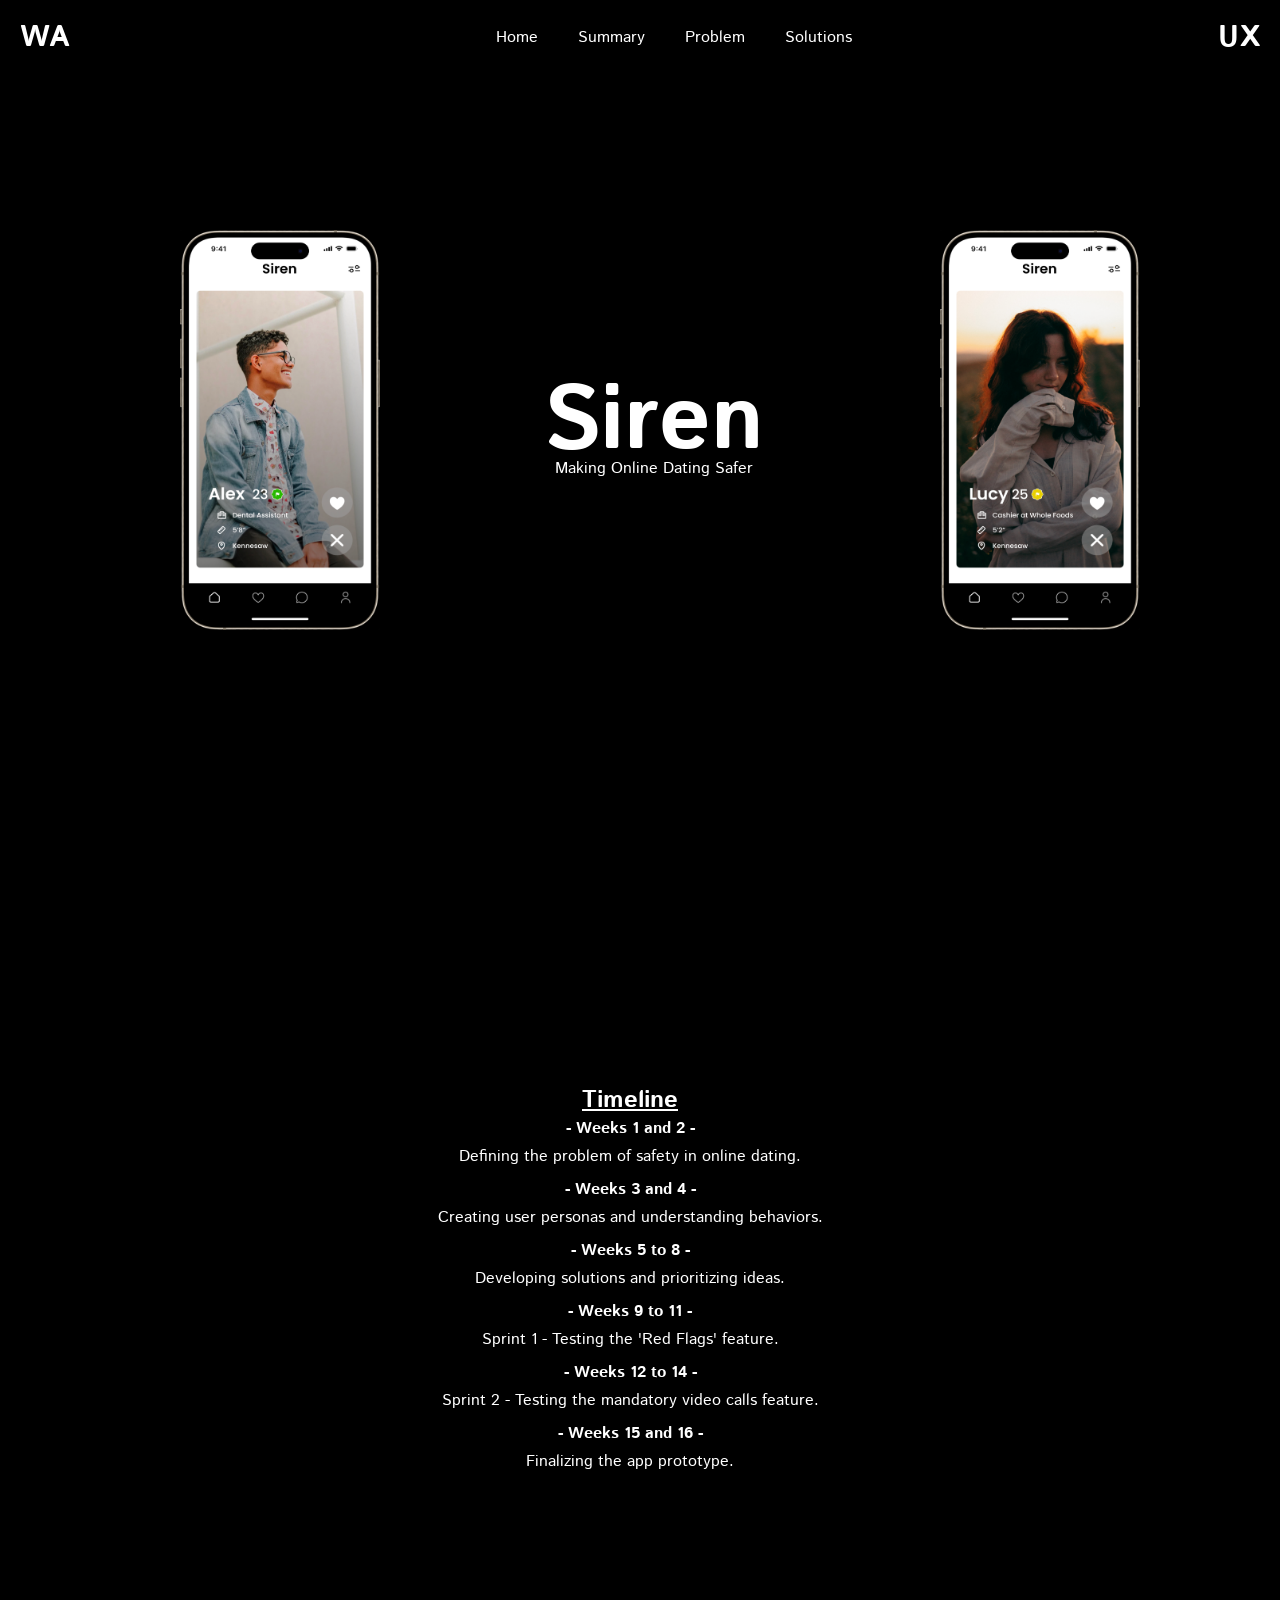
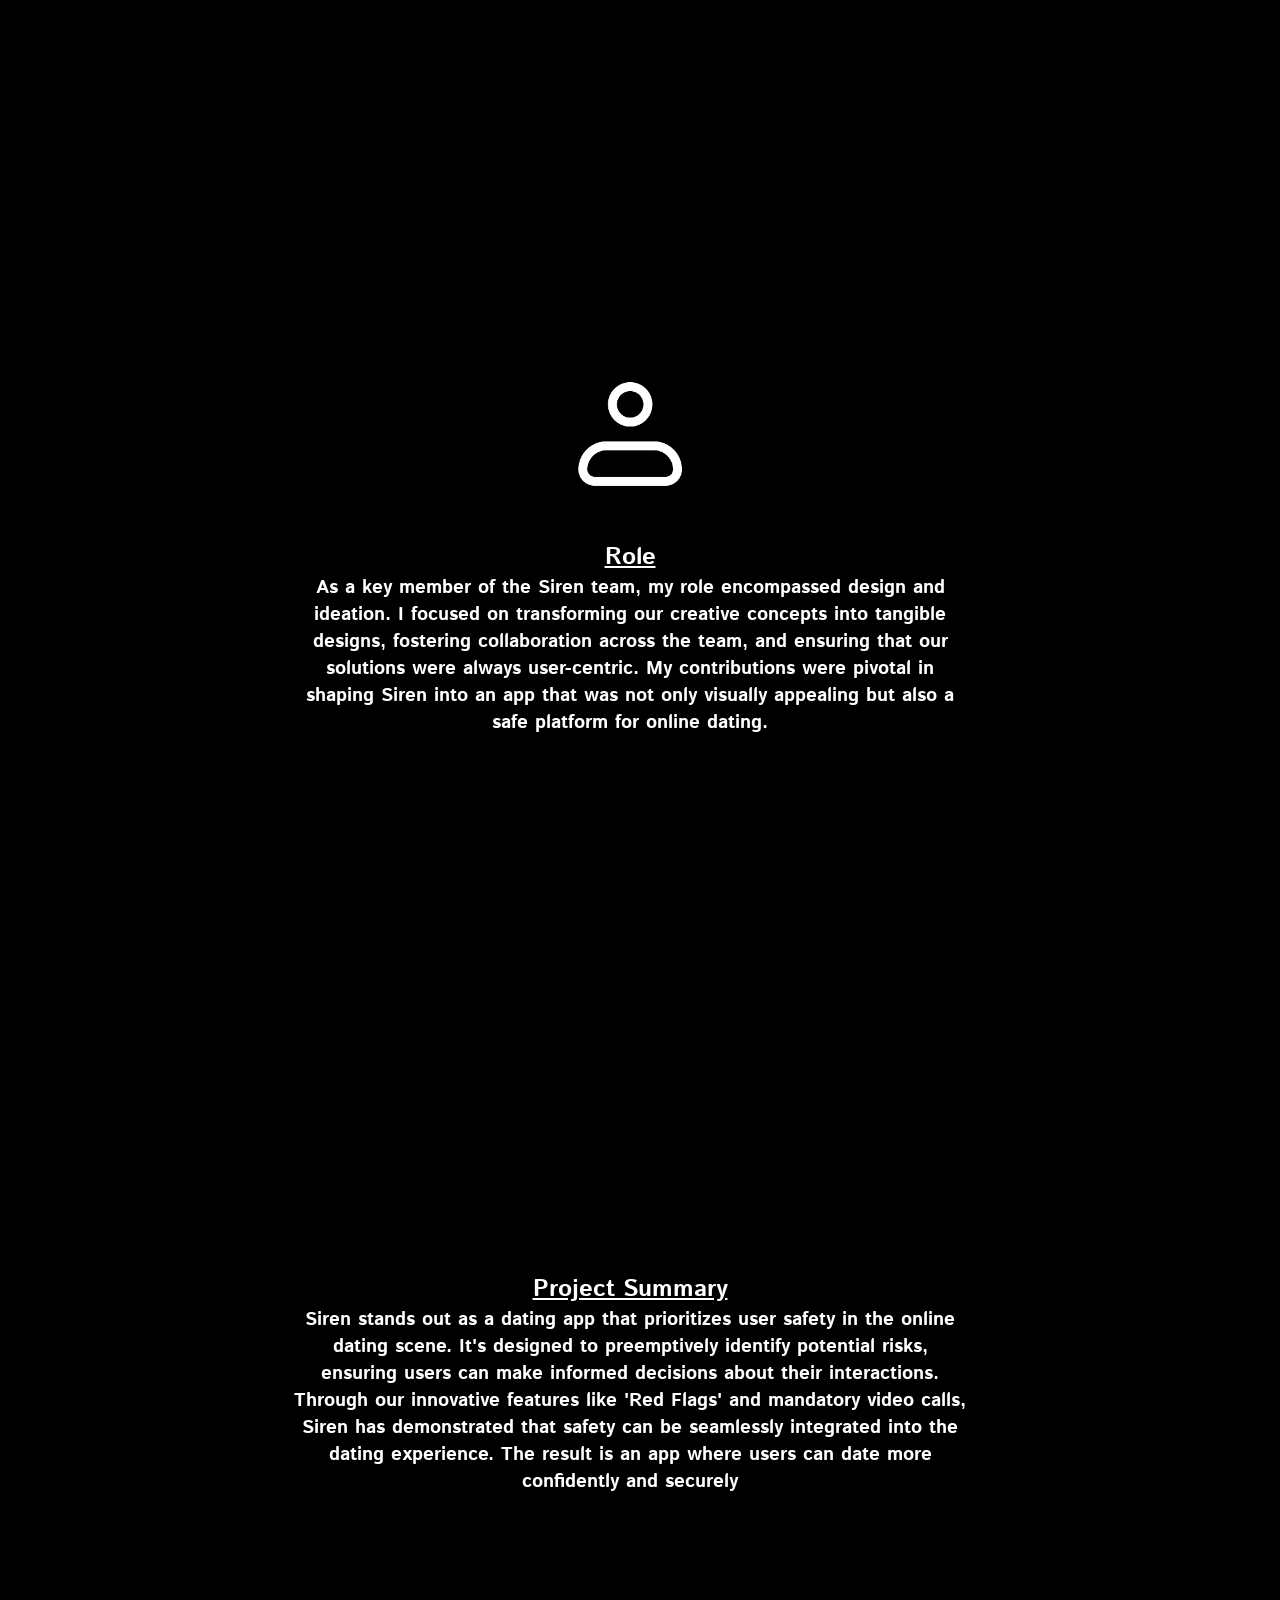
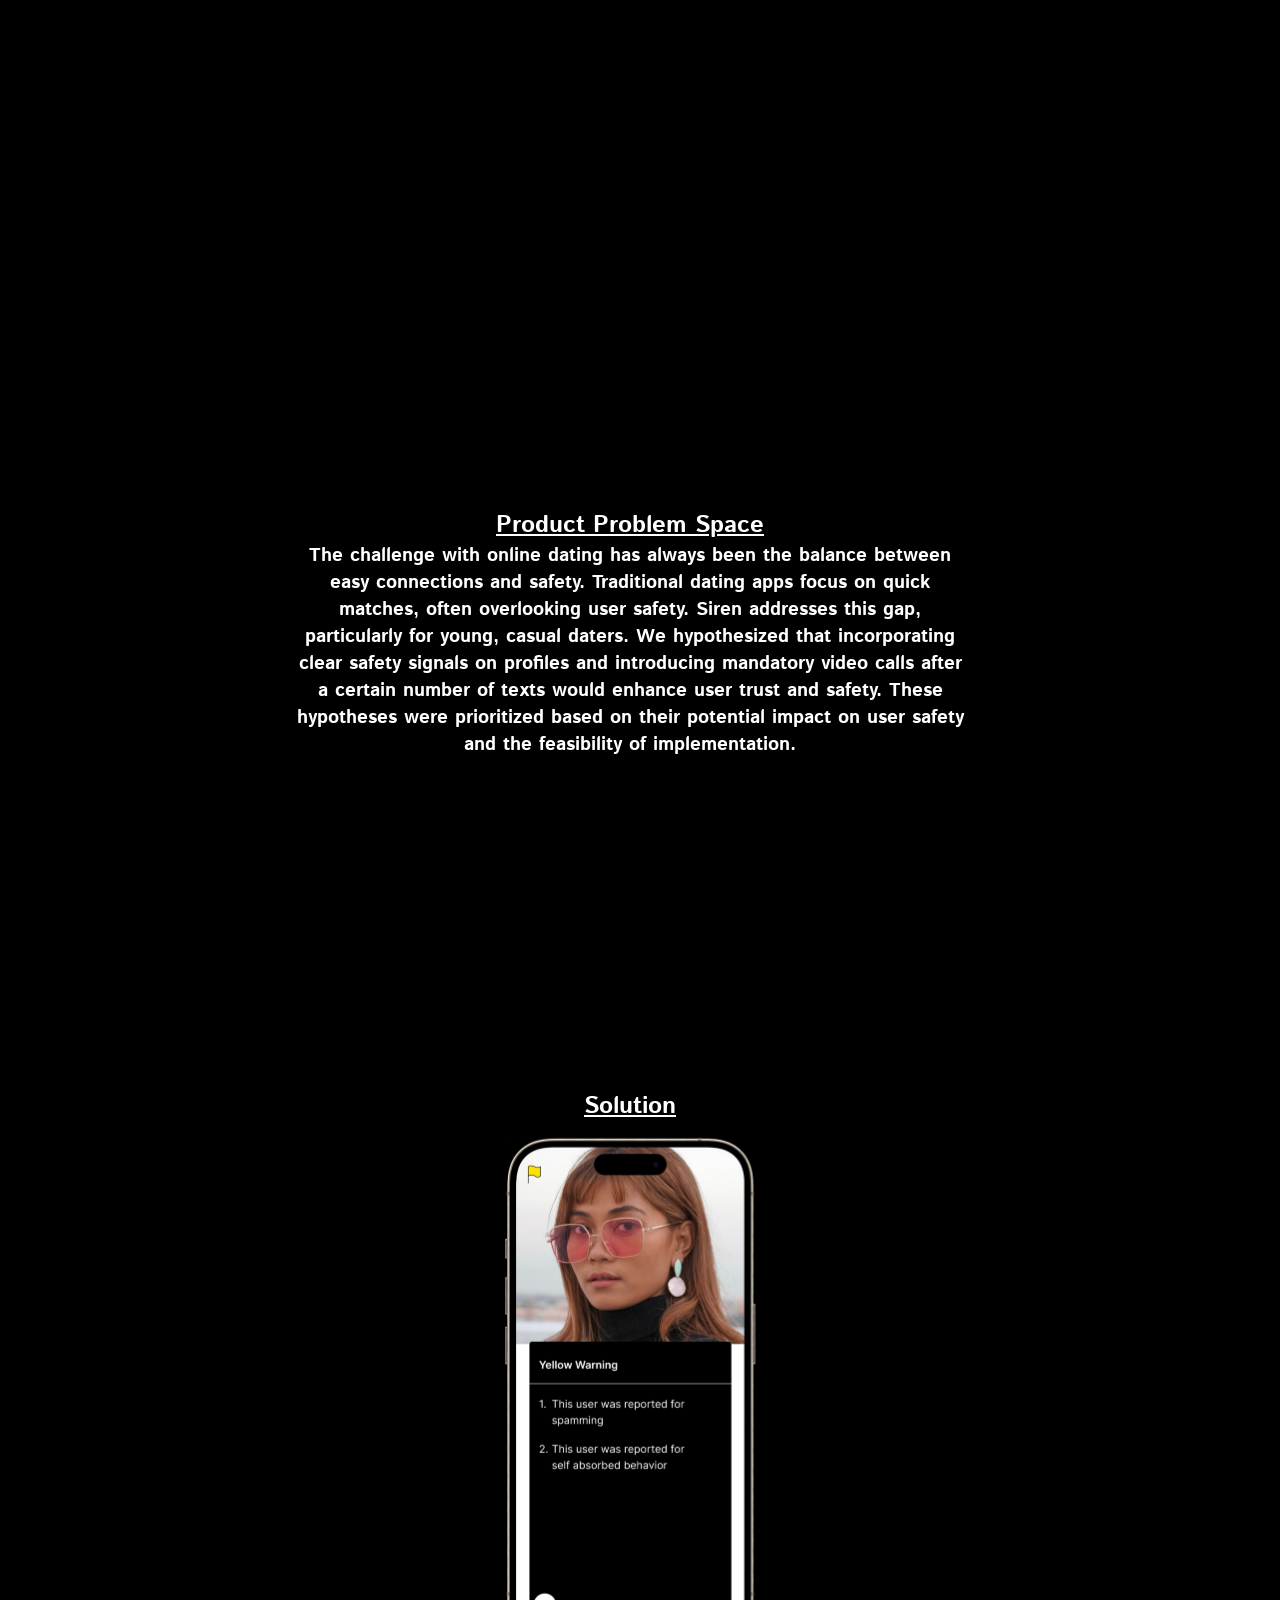
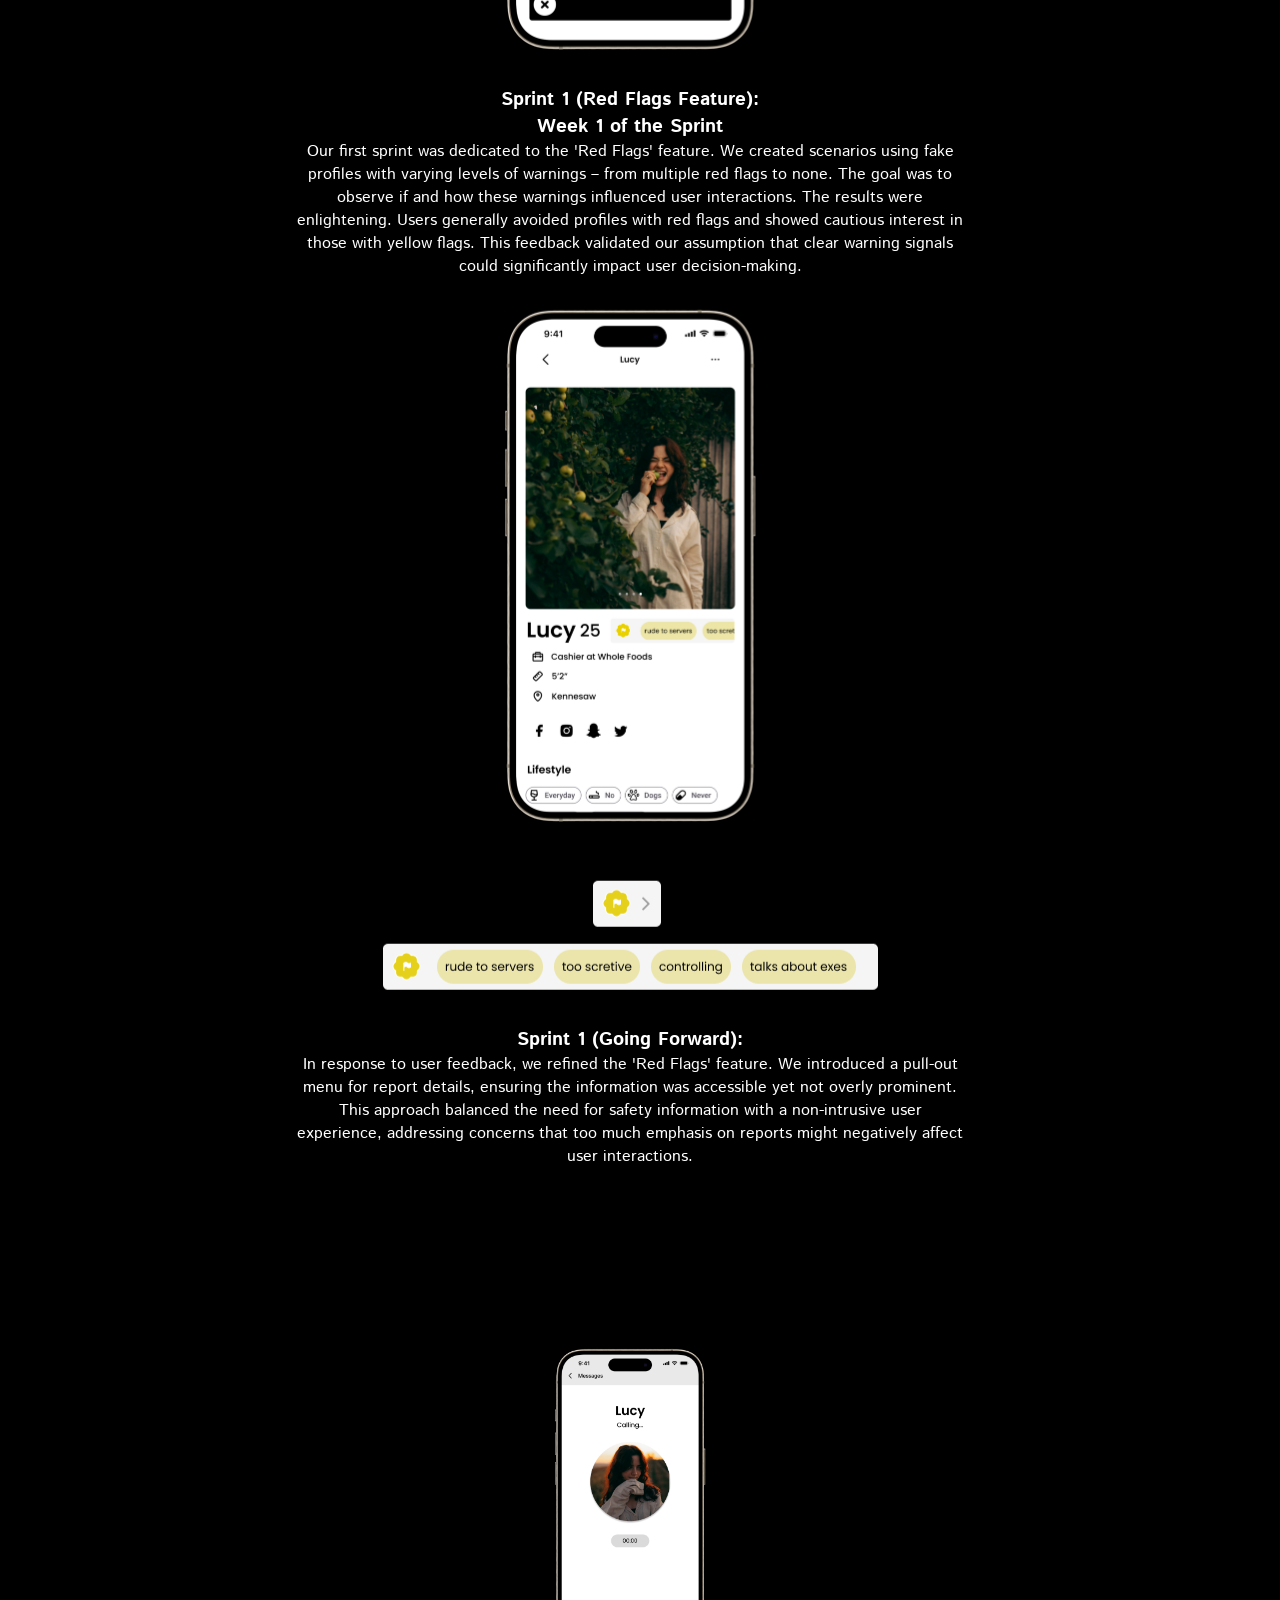
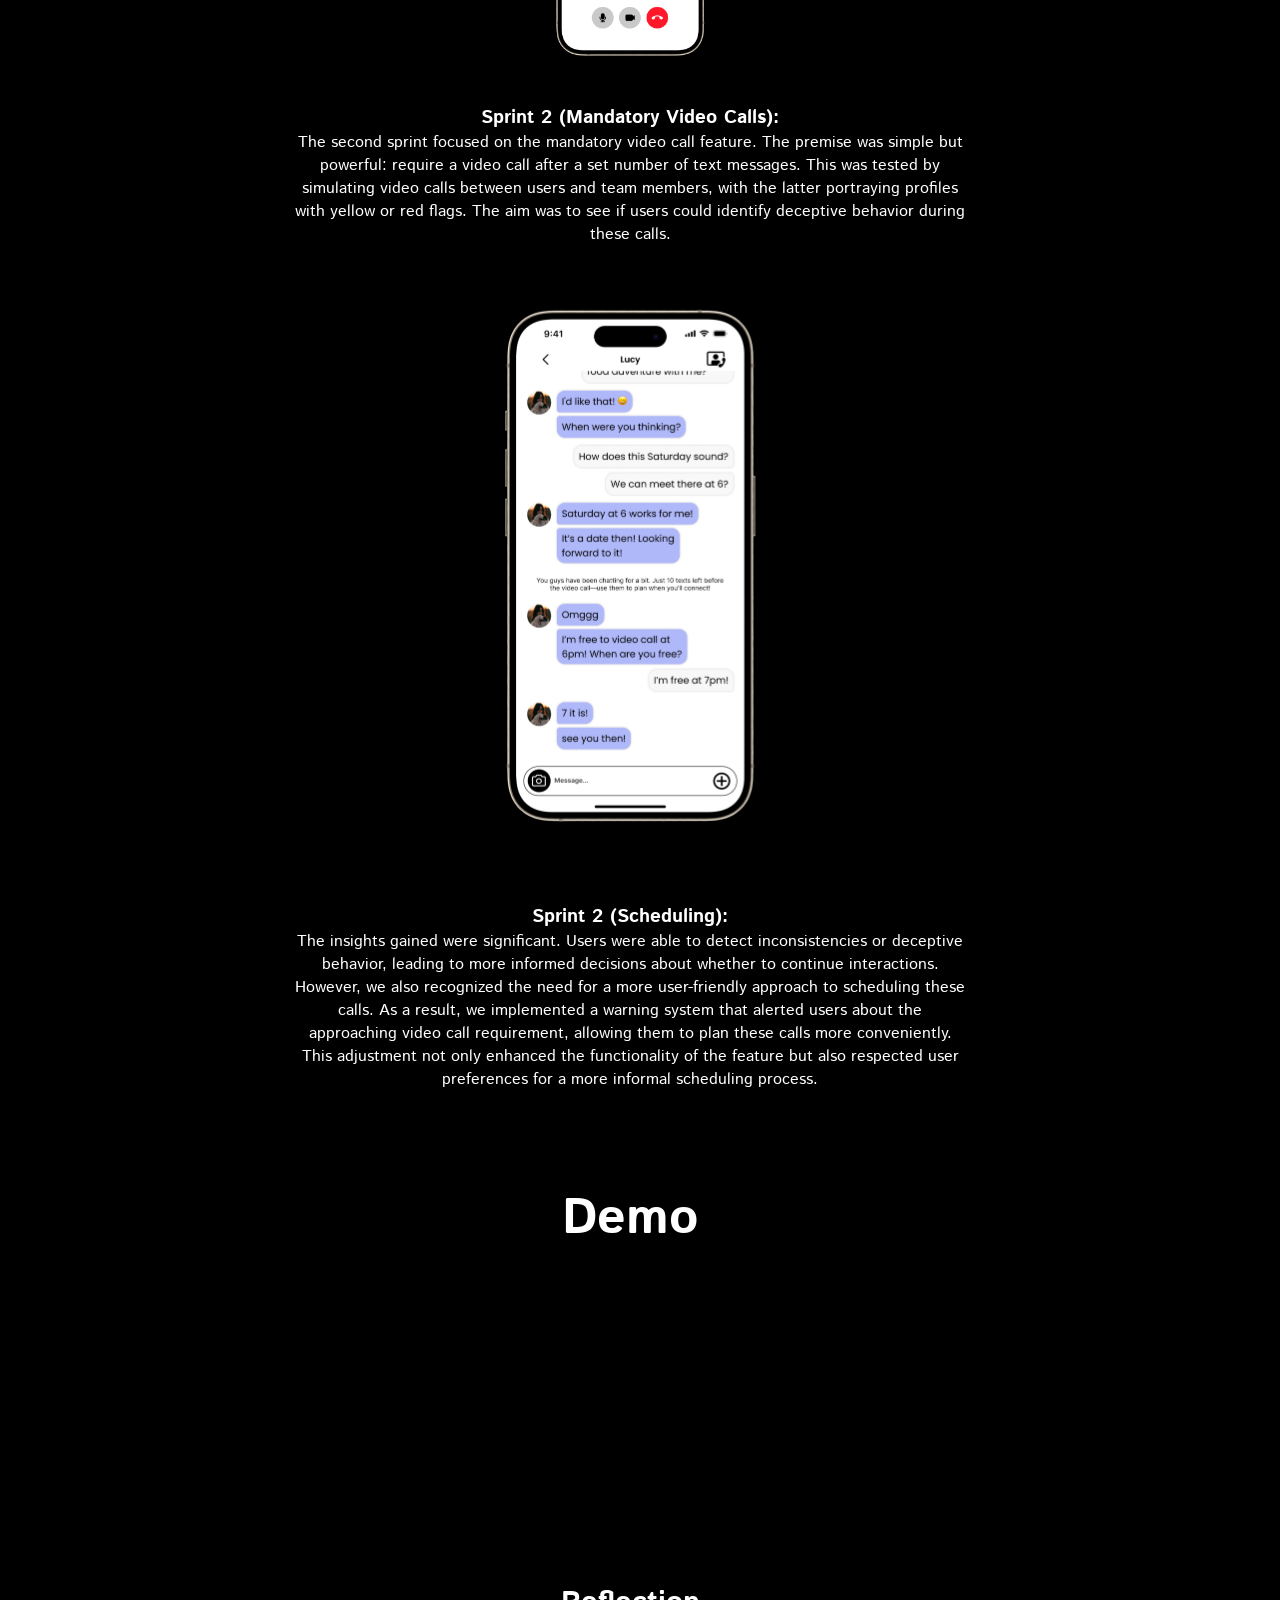
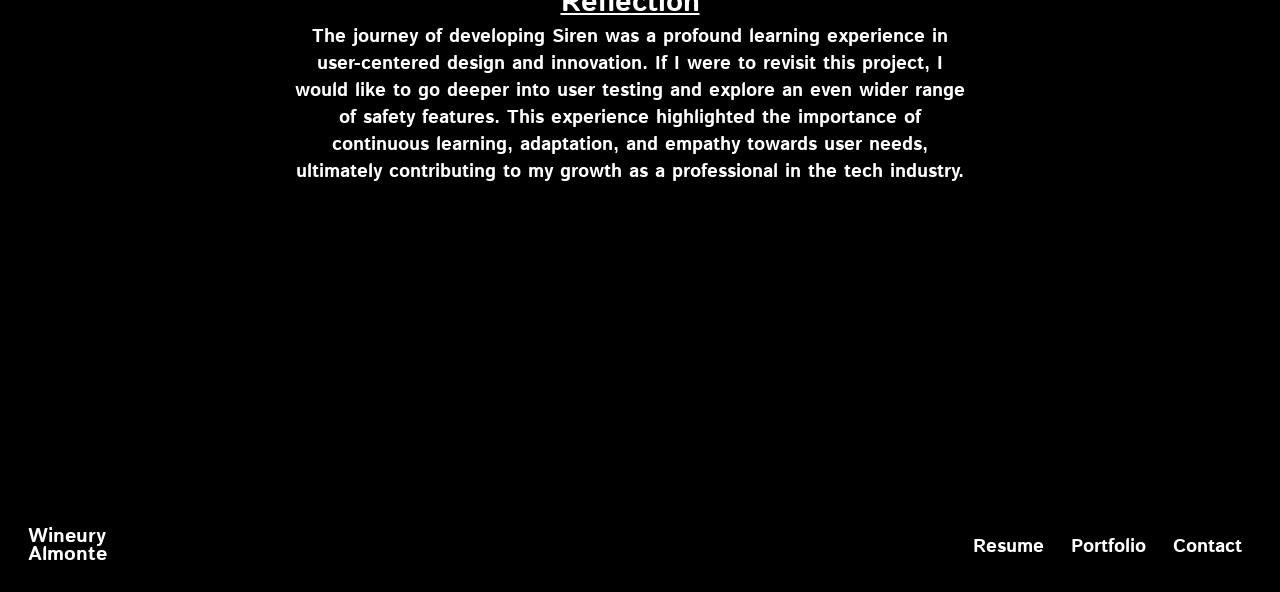
==== commit 75f1e33c: "Add files via upload" ====
--- a/index.html
+++ b/index.html
@@ -204,7 +204,19 @@
             more conveniently. This adjustment not only enhanced the 
             functionality of the feature but also respected user 
             preferences for a more informal scheduling process.</p>
-    </div>
+
+        </br></br></br></br>
+        <strong id='bigger'>
+             <div id= prototype data-text="-">
+                <a href="https://www.figma.com/proto/d9UrDcwn38xQCkrkAiKy7x/Dating-App?type=design&node-id=343-970&t=y0CIVxSo7uCiW5MT-1&scaling=scale-down&page-id=116%3A4&starting-point-node-id=343%3A970&show-proto-sidebar=1&mode=design" class="prototype-link">
+                Demo 
+                </a>
+            </div></br>
+
+    </div>
+
+
+
     <div class="image-content">
         <!-- Interactive images for Section 1 -->
     </div>
--- a/style.css
+++ b/style.css
@@ -293,4 +293,57 @@
 .icons {
     margin: 110px 0px 0px 0px;
     scale: 2;
-}+}
+
+
+#prototype {
+    font-size: 50px;
+    color: white;
+    background-color: black;
+    position: relative;
+    overflow: hidden; /* Ensures parts of the word outside this element are not shown */
+}
+
+#prototype::before, #prototype::after {
+    content: attr(data-text);
+    position: absolute;
+    top: 0;
+    width: 50%;
+    overflow: hidden;
+    white-space: nowrap;
+    font-size: 50px;
+    color: white;
+    transition: transform 0.5s ease;
+}
+
+#prototype::before {
+    left: -100px;
+    text-align: right;
+    transform: translateX(-100%);
+}
+
+#prototype::after {
+    right: -100px;
+    text-align: left;
+    transform: translateX(100%);
+}
+
+#prototype:hover::before {
+    transform: translateX(0);
+}
+
+#prototype:hover::after {
+    transform: translateX(0);
+}
+
+#prototype:hover {
+    text-decoration: underline;
+}
+
+.prototype-link {
+    text-decoration: none; /* Removes the default underline of links */
+    color: inherit; /* Inherits the color from the parent element */
+    /* Add any other styles you need for the link */
+}
+
+
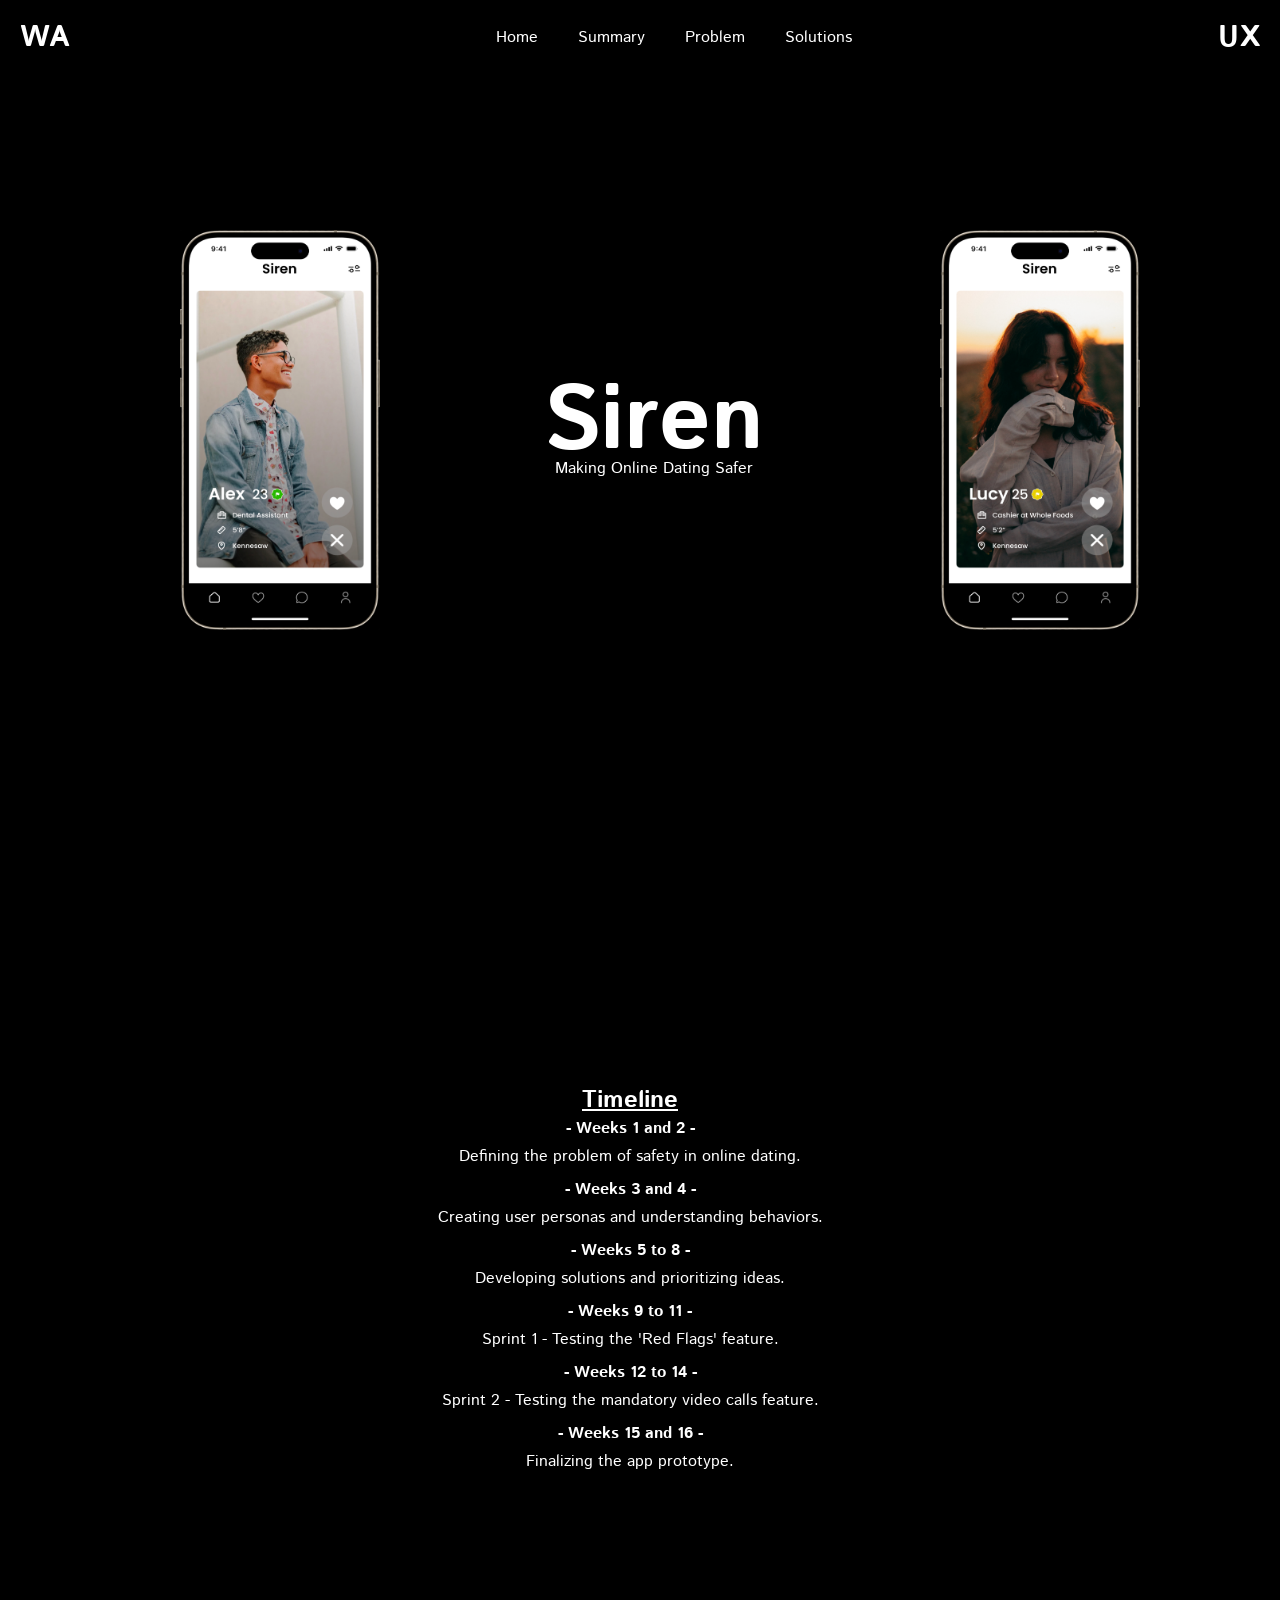
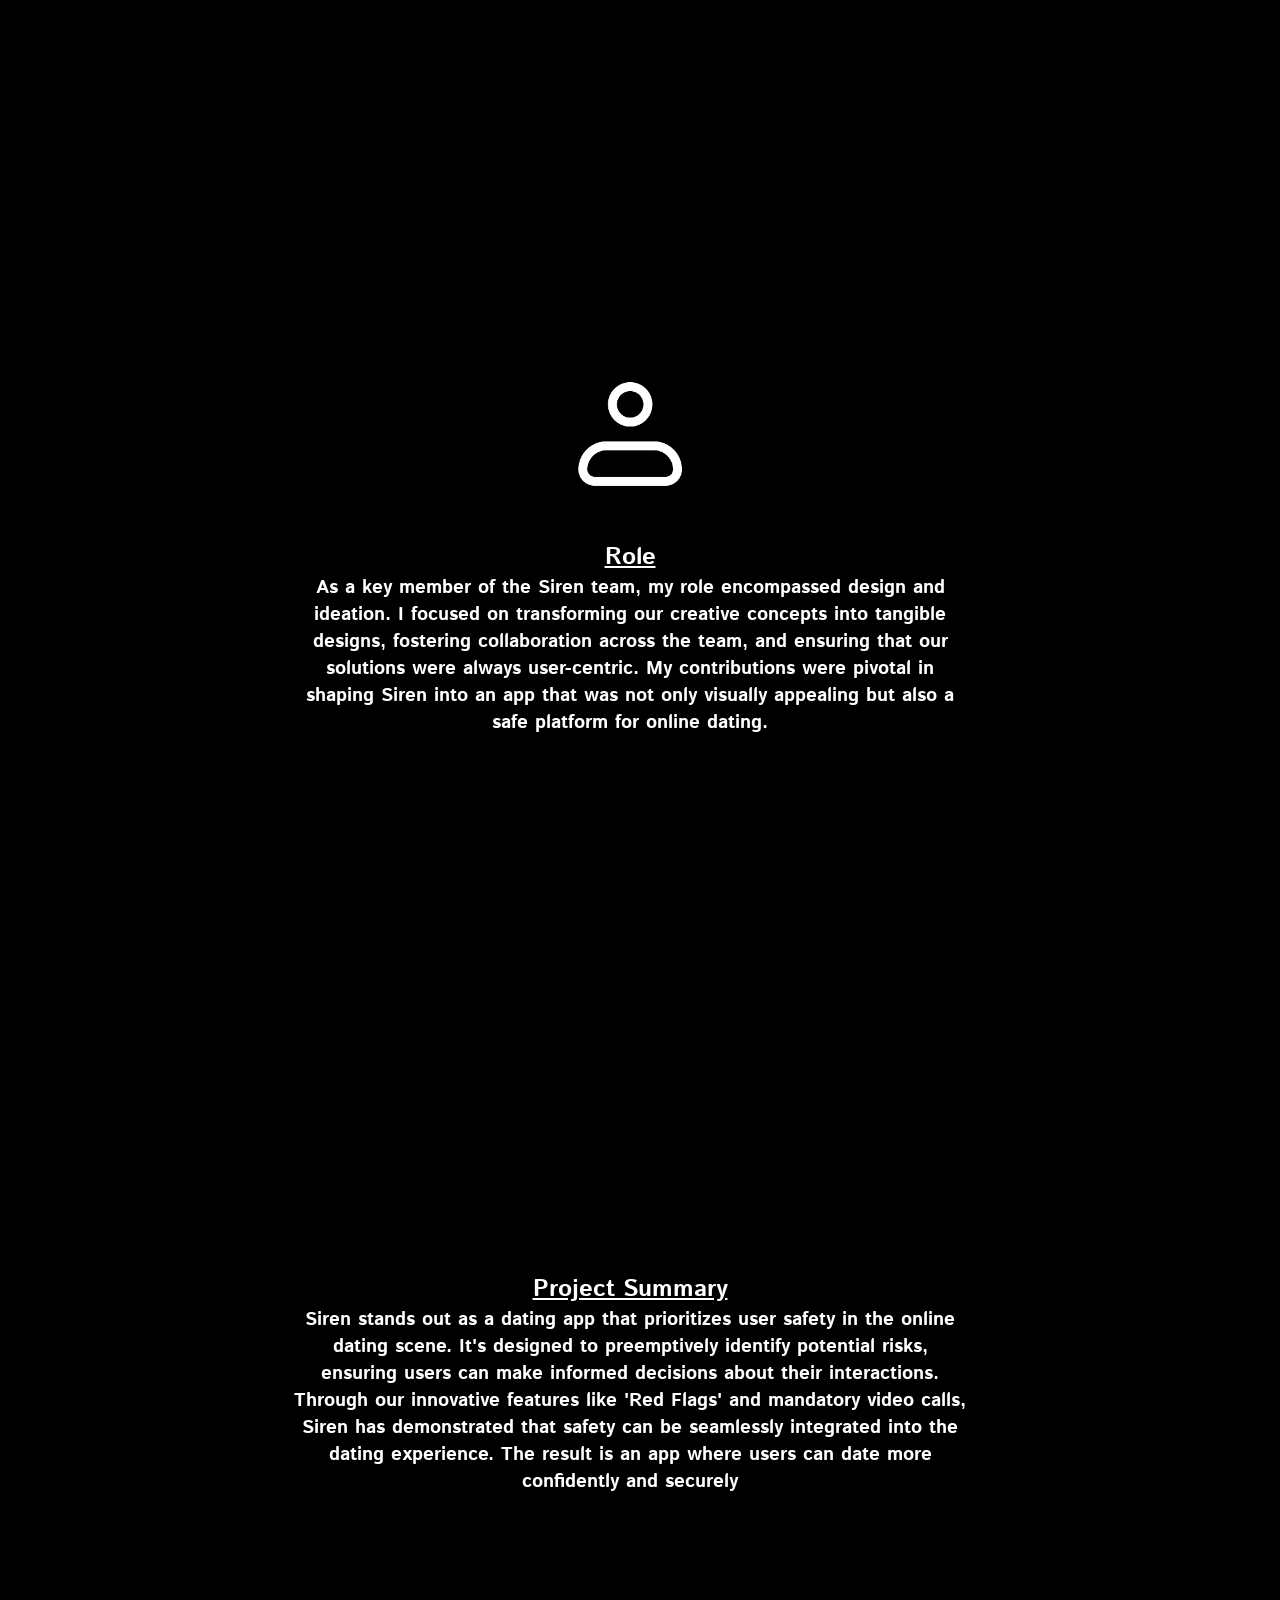
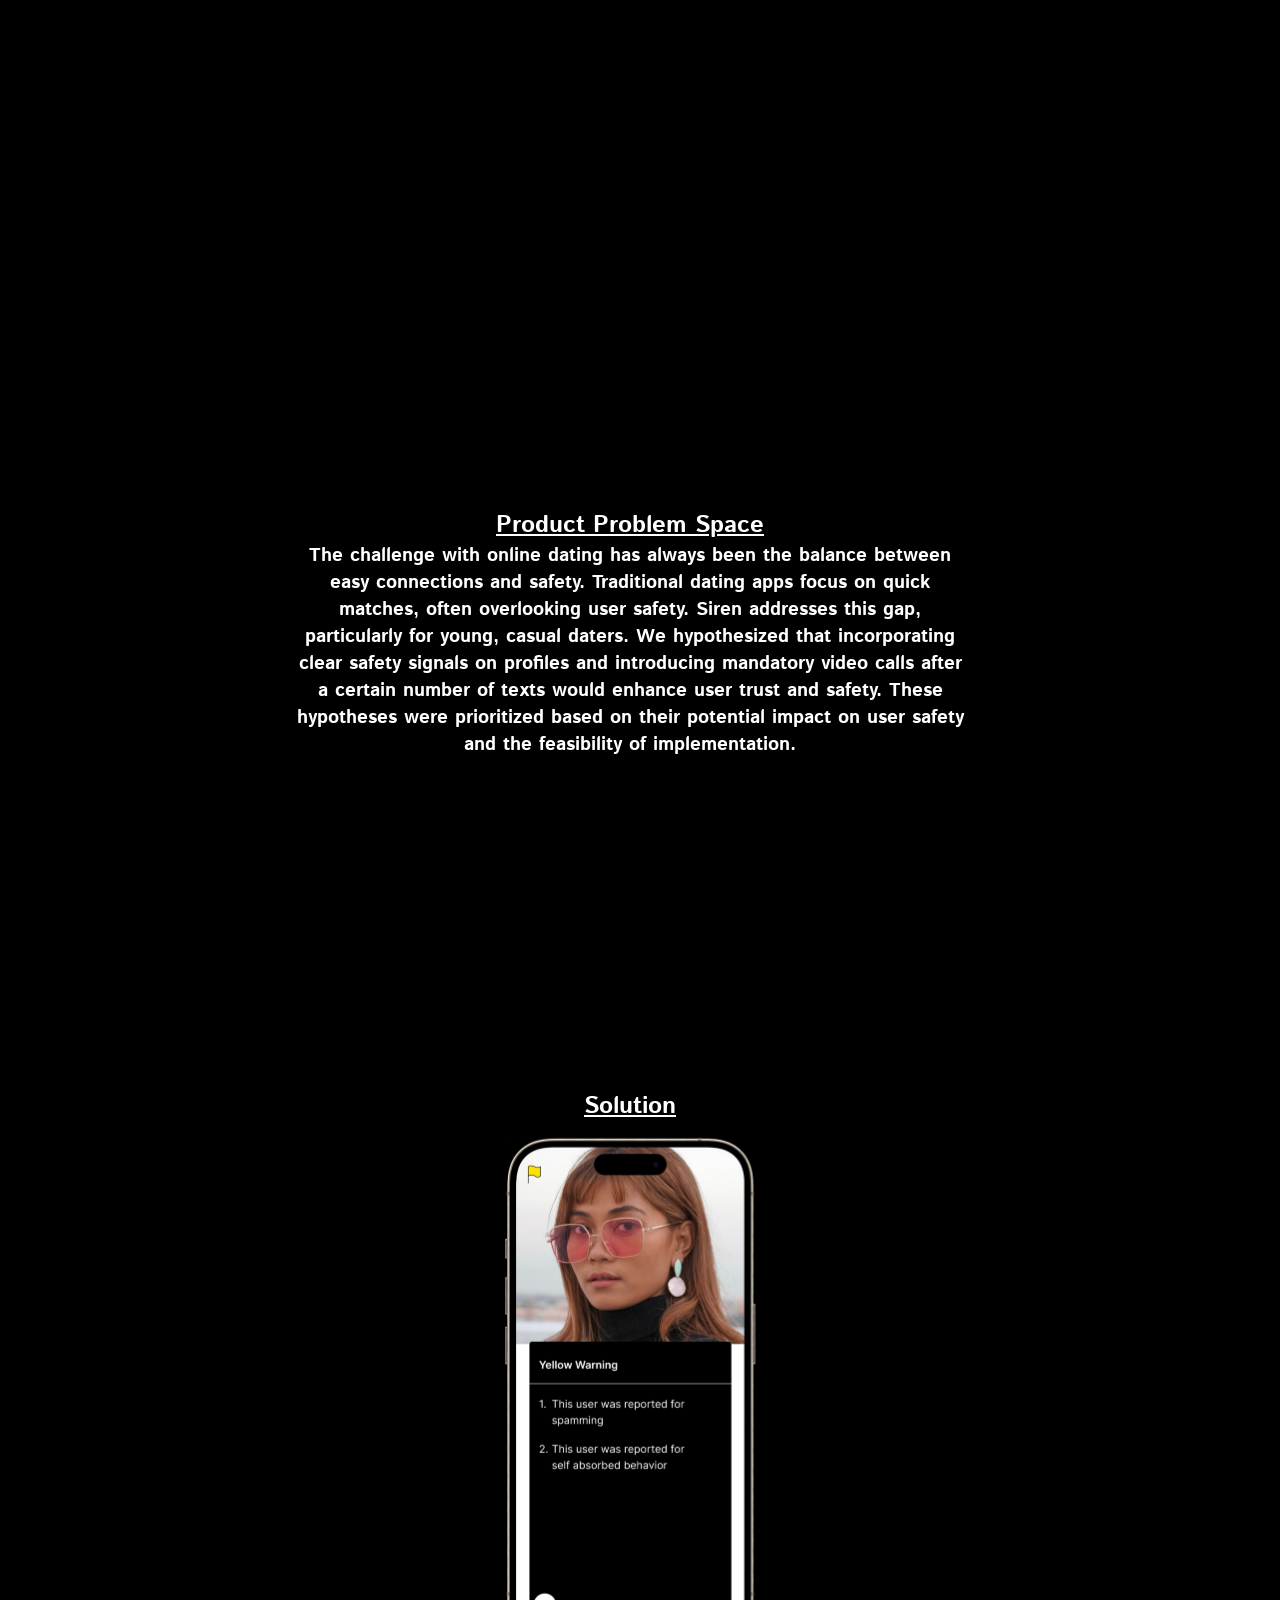
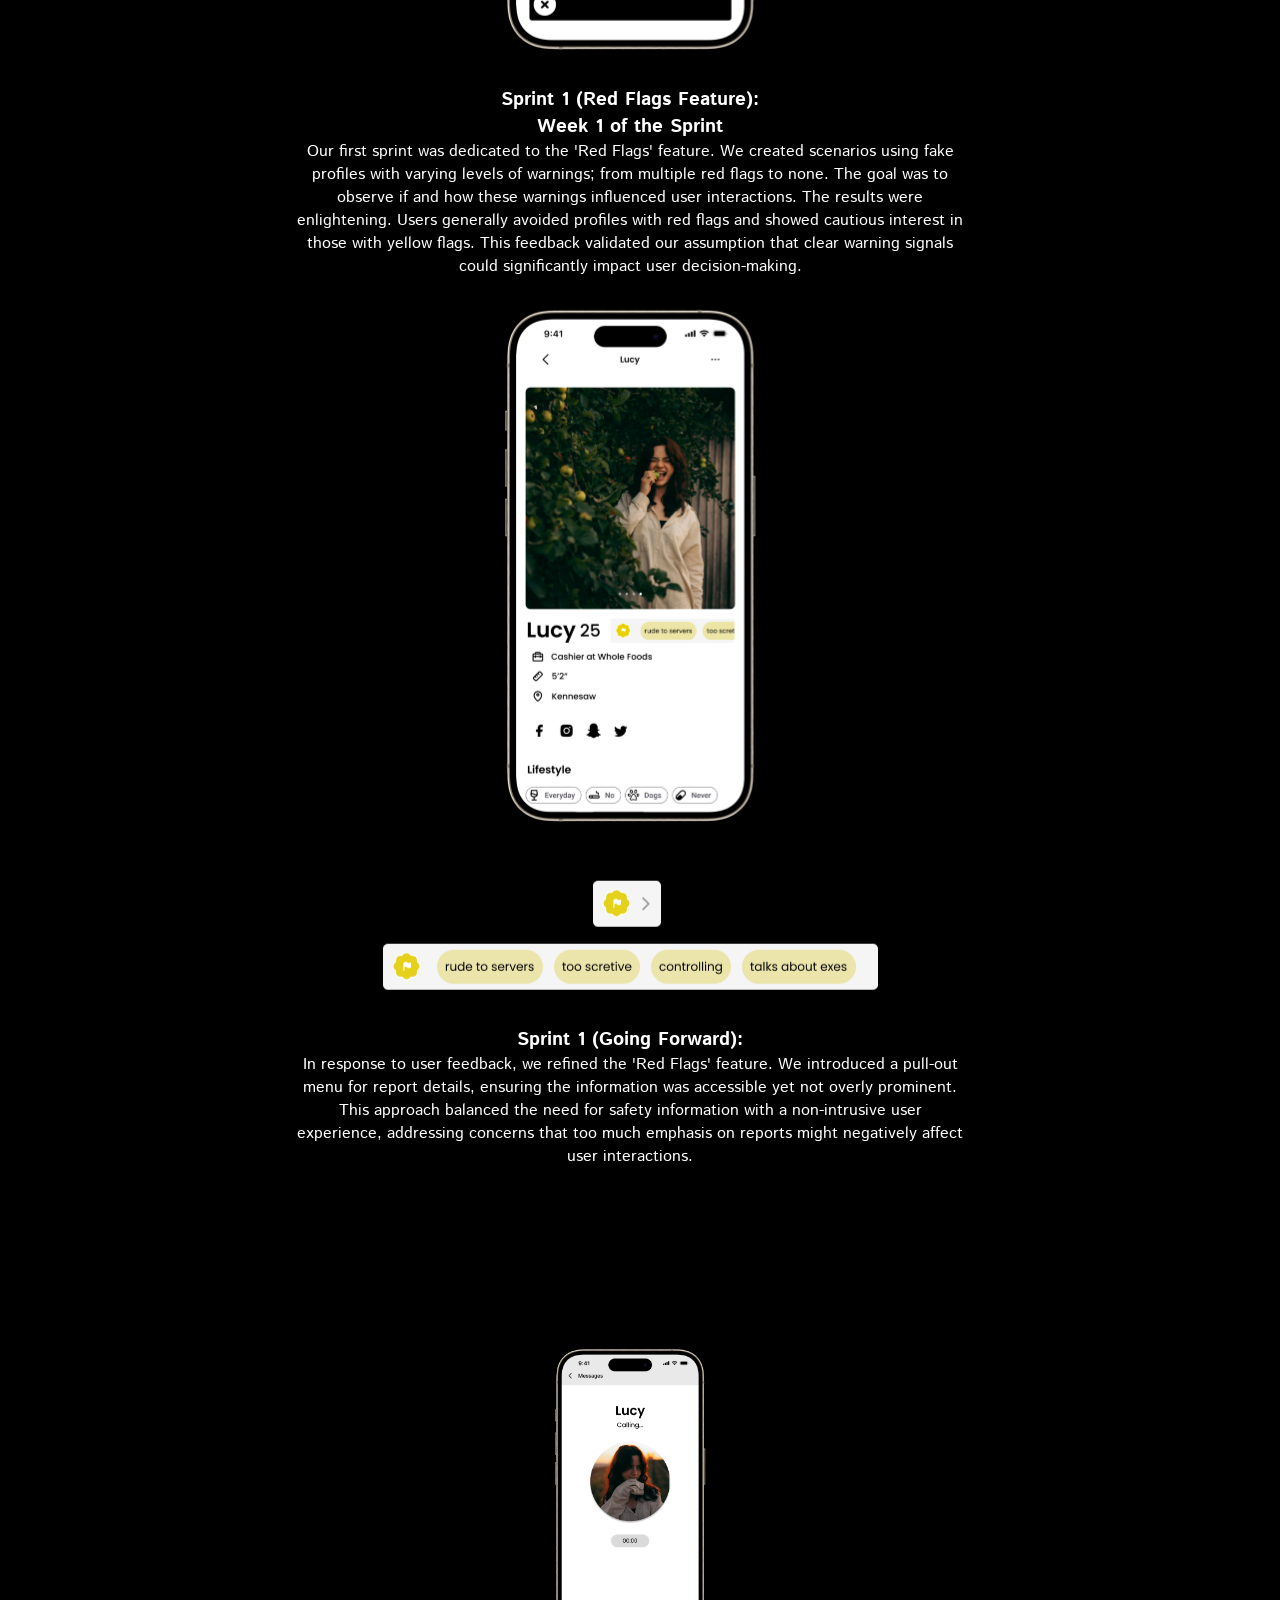
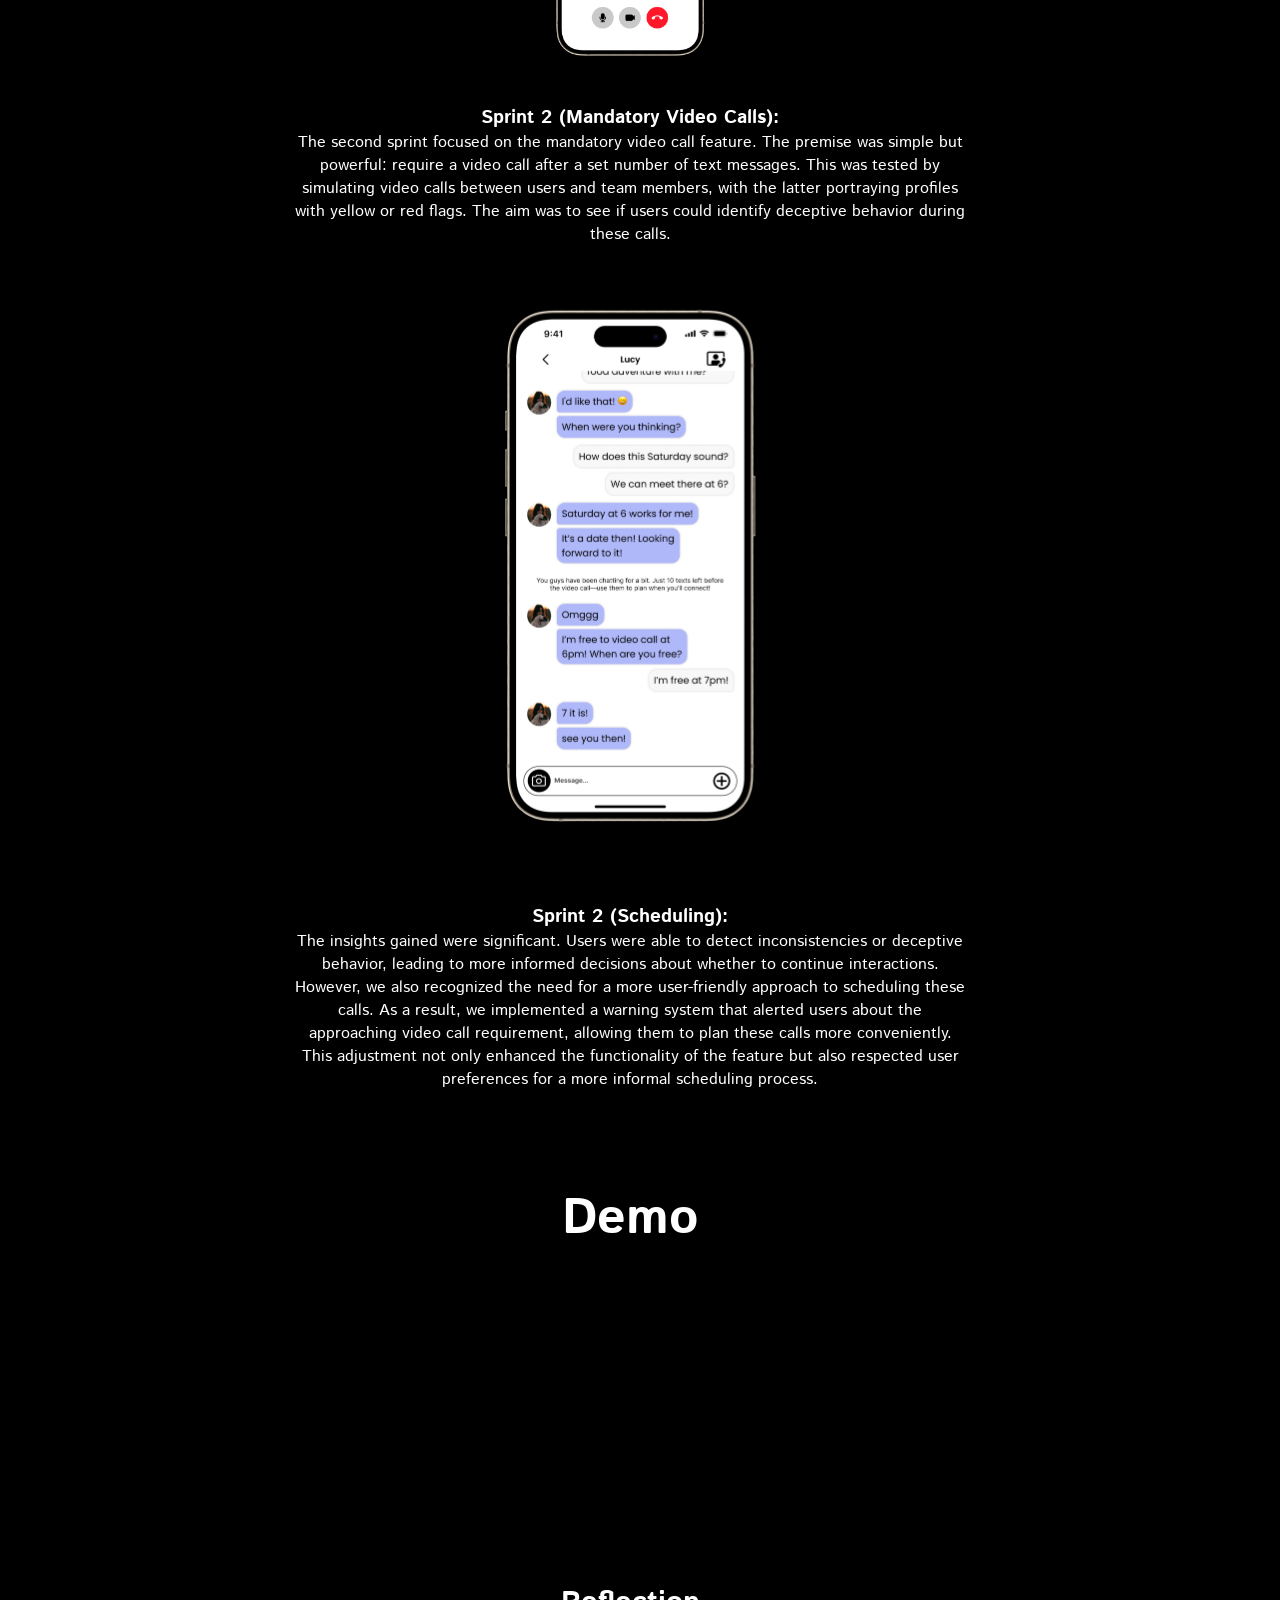
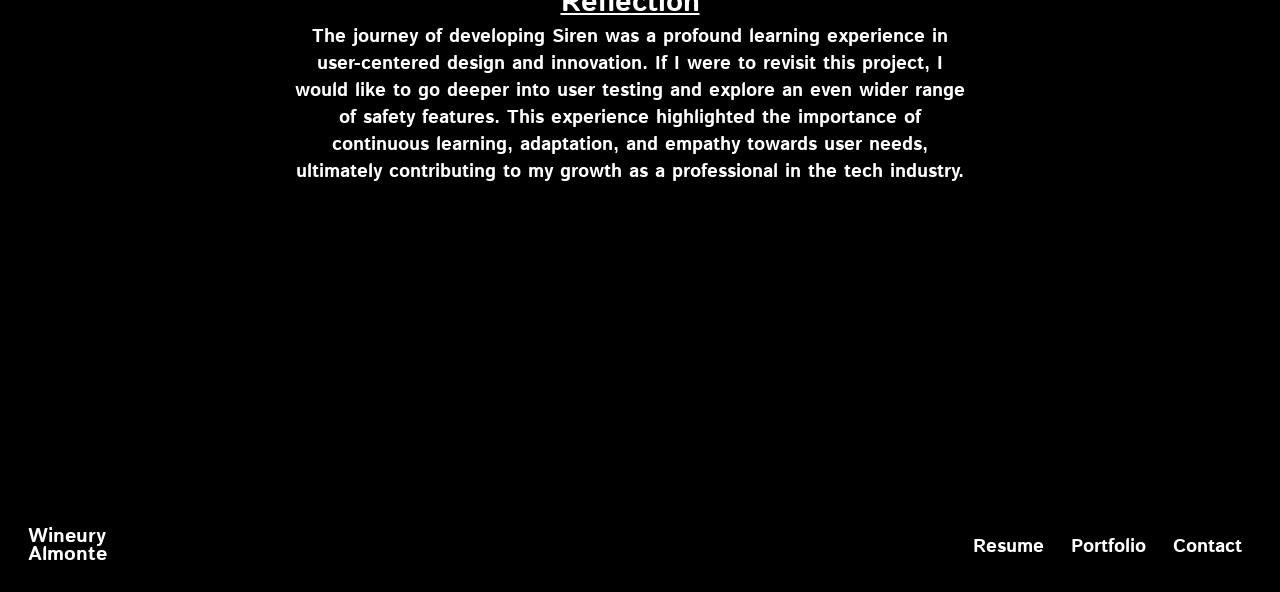
==== commit 3c660d8d: "Update index.html" ====
--- a/index.html
+++ b/index.html
@@ -127,7 +127,7 @@
         <p><strong id='bigger'>Sprint 1 (Red Flags Feature):</br>Week 1 of the Sprint </br></strong>
             Our first sprint was dedicated to the 'Red Flags' feature. 
             We created scenarios using fake profiles with varying 
-            levels of warnings – from multiple red flags to none. 
+            levels of warnings; from multiple red flags to none. 
             The goal was to observe if and how these warnings 
             influenced user interactions. The results were enlightening. 
             Users generally avoided profiles with red flags and showed 
